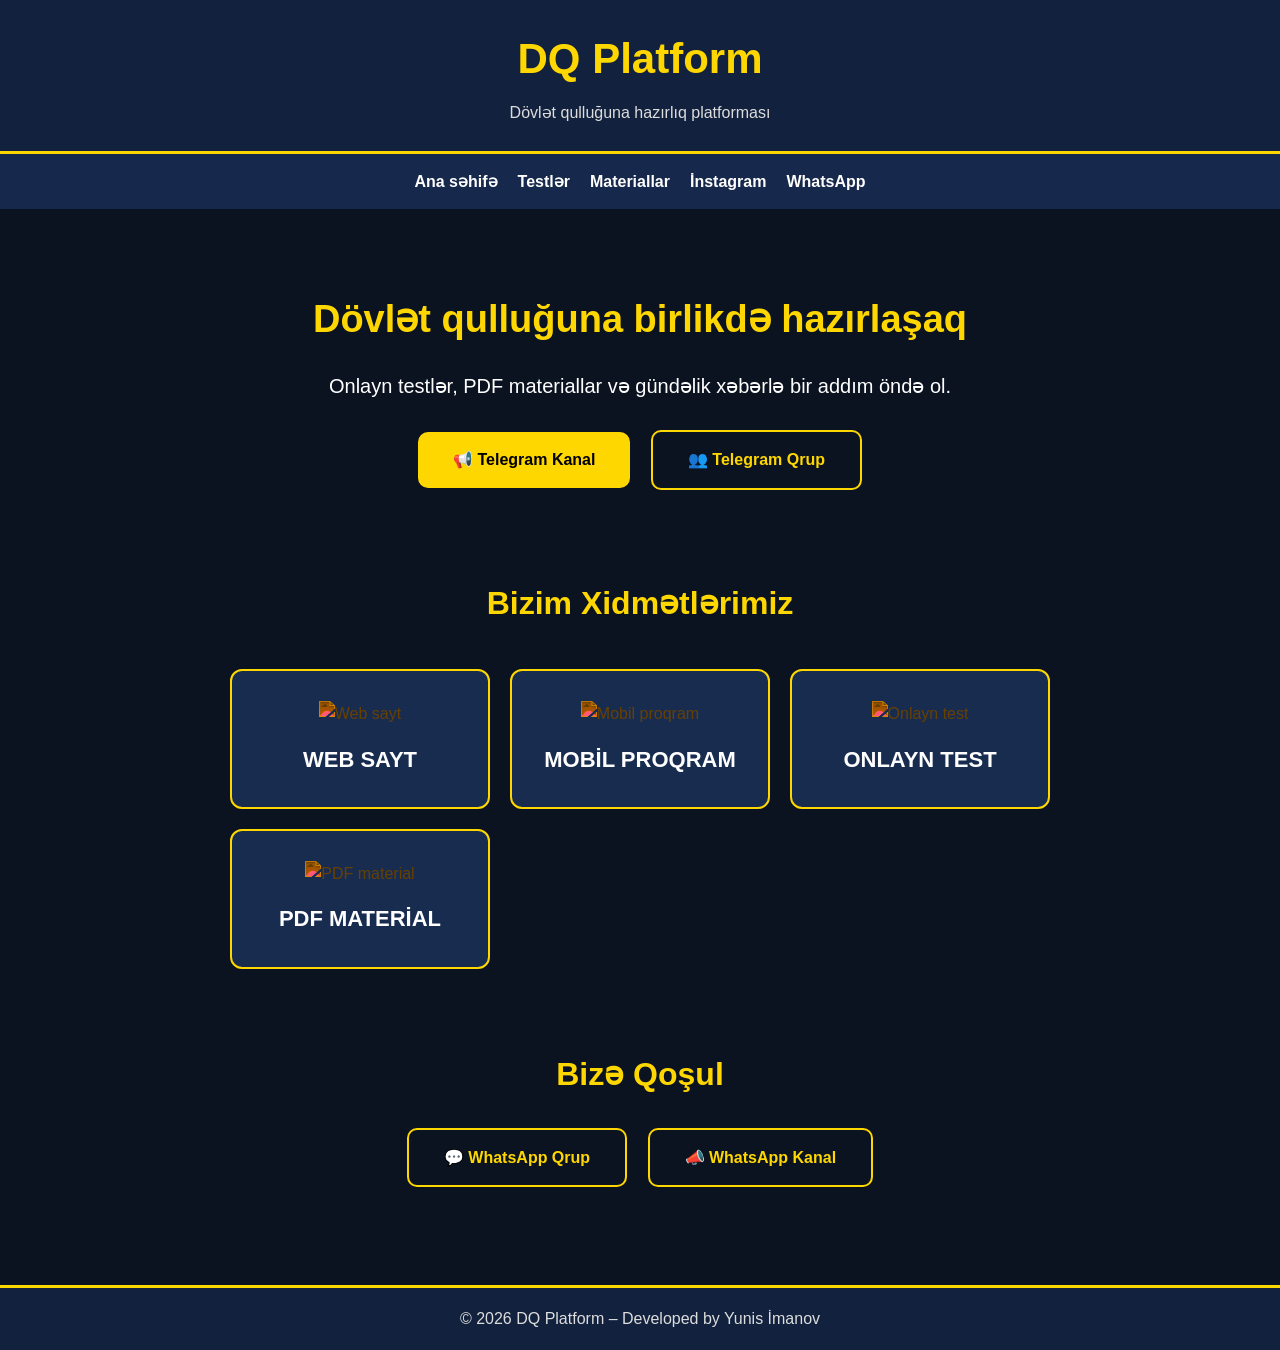
==== index.html @ f4a1a6ca "Refactor index.html for improved structure and styling" ====
<!DOCTYPE html>
<html lang="az">
<head>
<meta charset="UTF-8">
<meta name="viewport" content="width=device-width, initial-scale=1.0">
<title>DQ Platform - Dövlət Qulluğu İmtahanı</title>
<style>
*{
    margin:0;
    padding:0;
    box-sizing:border-box;
}

body{
    font-family:Arial,sans-serif;
    background:#0b1220;
    color:#fff;
    line-height:1.6;
}

header{
    background:#12213d;
    padding:25px;
    text-align:center;
    border-bottom:3px solid #ffd700;
}

header h1{
    color:#ffd700;
    font-size:42px;
}

header p{
    margin-top:8px;
    color:#ddd;
}

nav{
    display:flex;
    justify-content:center;
    flex-wrap:wrap;
    gap:20px;
    padding:15px;
    background:#16284b;
}

nav a{
    color:#fff;
    text-decoration:none;
    font-weight:bold;
    transition:.3s;
}

nav a:hover{
    color:#ffd700;
}

.hero{
    text-align:center;
    padding:80px 20px;
}

.hero h2{
    font-size:38px;
    color:#ffd700;
}

.hero p{
    margin:20px auto;
    max-width:700px;
    font-size:20px;
}

.btn{
    display:inline-block;
    padding:15px 35px;
    background:#ffd700;
    color:#000;
    text-decoration:none;
    font-weight:bold;
    border-radius:10px;
    transition:.3s;
    margin: 8px;
}

.btn:hover{
    background:#ffb700;
    transform:scale(1.05);
}

.btn-outline{
    background: transparent;
    color: #ffd700;
    border: 2px solid #ffd700;
}

.btn-outline:hover{
    background: #ffd700;
    color: #000;
}

.cards{
    display:grid;
    grid-template-columns:repeat(auto-fit,minmax(220px,1fr));
    gap:20px;
    padding:40px;
    max-width: 900px;
    margin: 0 auto;
}

.card{
    background:#182c50;
    border:2px solid #ffd700;
    border-radius:12px;
    padding:30px;
    text-align:center;
    transition:.3s;
}

.card:hover{
    transform:translateY(-8px);
}

.card img{
    width:50px;
    height:50px;
    margin-bottom:15px;
    filter: invert(77%) sepia(61%) saturate(750%) hue-rotate(360deg);
}

.card a, .card p{
    color:#fff;
    text-decoration:none;
    font-size:22px;
    font-weight:bold;
    margin: 0;
}

footer{
    margin-top:50px;
    background:#12213d;
    padding:18px;
    text-align:center;
    color:#ddd;
    border-top: 3px solid #ffd700;
}
</style>
</head>
<body>

<header>
    <h1>DQ Platform</h1>
    <p>Dövlət qulluğuna hazırlıq platforması</p>
</header>

<nav>
    <a href="#">Ana səhifə</a>
    <a href="#">Testlər</a>
    <a href="#">Materiallar</a>
    <a href="https://www.instagram.com/ys.imanoff" target="_blank">İnstagram</a>
    <a href="https://wa.me/qr/2OLYZXD45JFZO1" target="_blank">WhatsApp</a>
</nav>

<section class="hero">
    <h2>Dövlət qulluğuna birlikdə hazırlaşaq</h2>
    <p>Onlayn testlər, PDF materiallar və gündəlik xəbərlə bir addım öndə ol.</p>
    <div>
        <a href="https://t.me/dovlettqullugu" class="btn">📢 Telegram Kanal</a>
        <a href="https://t.me/+zhXBpDwFobg3ZWZi" class="btn btn-outline">👥 Telegram Qrup</a>
    </div>
</section>

<section>
    <h2 style="text-align:center; color:#ffd700; font-size:32px;">Bizim Xidmətlərimiz</h2>
    <div class="cards">
        <div class="card">
            <img src="https://img.icons8.com/ios-filled/50/ffffff/computer.png" alt="Web sayt">
            <p>WEB SAYT</p>
        </div>
        <div class="card">
            <img src="https://img.icons8.com/ios-filled/50/ffffff/phone.png" alt="Mobil proqram">
            <p>MOBİL PROQRAM</p>
        </div>
        <div class="card">
            <img src="https://img.icons8.com/ios-filled/50/ffffff/test.png" alt="Onlayn test">
            <p>ONLAYN TEST</p>
        </div>
        <div class="card">
            <img src="https://img.icons8.com/ios-filled/50/ffffff/pdf.png" alt="PDF material">
            <p>PDF MATERİAL</p>
        </div>
    </div>
</section>

<section class="hero" style="padding: 40px 20px;">
    <h2 style="font-size: 32px;">Bizə Qoşul</h2>
    <div style="margin-top: 20px;">
        <a href="https://chat.whatsapp.com/GIb2EwwiXXg3PpEJWZVKss" class="btn btn-outline">💬 WhatsApp Qrup</a>
        <a href="https://whatsapp.com/channel/0029VbCALY9BPzjZ5x9GrH3f" class="btn btn-outline">📣 WhatsApp Kanal</a>
    </div>
</section>

<footer>
    © 2026 DQ Platform – Developed by Yunis İmanov
</footer>

</body>
</html>
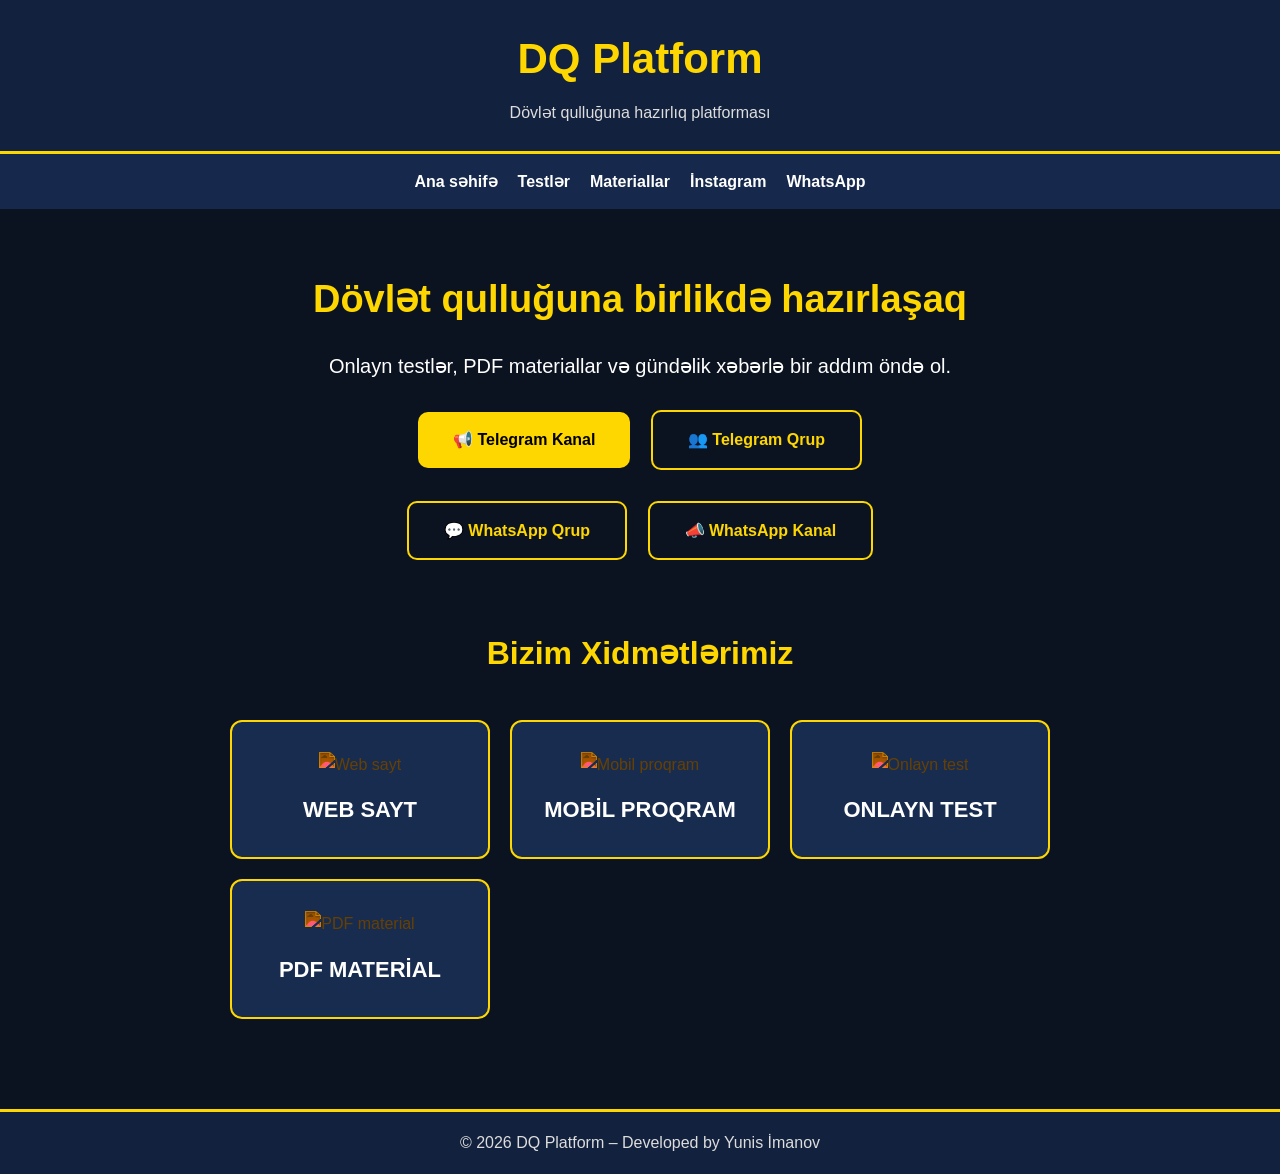
==== commit e3249bc9: "Modify hero section padding and add WhatsApp links Adjusted padding in hero section and added WhatsA" ====
--- a/index.html
+++ b/index.html
@@ -57,7 +57,7 @@
 
 .hero{
     text-align:center;
-    padding:80px 20px;
+    padding:60px 20px;
 }
 
 .hero h2{
@@ -168,38 +168,34 @@
         <a href="https://t.me/dovlettqullugu" class="btn">📢 Telegram Kanal</a>
         <a href="https://t.me/+zhXBpDwFobg3ZWZi" class="btn btn-outline">👥 Telegram Qrup</a>
     </div>
-</section>
-
-<section>
-    <h2 style="text-align:center; color:#ffd700; font-size:32px;">Bizim Xidmətlərimiz</h2>
-    <div class="cards">
-        <div class="card">
-            <img src="https://img.icons8.com/ios-filled/50/ffffff/computer.png" alt="Web sayt">
-            <p>WEB SAYT</p>
-        </div>
-        <div class="card">
-            <img src="https://img.icons8.com/ios-filled/50/ffffff/phone.png" alt="Mobil proqram">
-            <p>MOBİL PROQRAM</p>
-        </div>
-        <div class="card">
-            <img src="https://img.icons8.com/ios-filled/50/ffffff/test.png" alt="Onlayn test">
-            <p>ONLAYN TEST</p>
-        </div>
-        <div class="card">
-            <img src="https://img.icons8.com/ios-filled/50/ffffff/pdf.png" alt="PDF material">
-            <p>PDF MATERİAL</p>
-        </div>
-    </div>
-</section>
-
-<section class="hero" style="padding: 40px 20px;">
-    <h2 style="font-size: 32px;">Bizə Qoşul</h2>
-    <div style="margin-top: 20px;">
+    <div style="margin-top: 15px;">
         <a href="https://chat.whatsapp.com/GIb2EwwiXXg3PpEJWZVKss" class="btn btn-outline">💬 WhatsApp Qrup</a>
         <a href="https://whatsapp.com/channel/0029VbCALY9BPzjZ5x9GrH3f" class="btn btn-outline">📣 WhatsApp Kanal</a>
     </div>
 </section>
 
+<section>
+    <h2 style="text-align:center; color:#ffd700; font-size:32px;">Bizim Xidmətlərimiz</h2>
+    <div class="cards">
+        <div class="card">
+            <img src="https://img.icons8.com/ios-filled/50/ffffff/computer.png" alt="Web sayt">
+            <p>WEB SAYT</p>
+        </div>
+        <div class="card">
+            <img src="https://img.icons8.com/ios-filled/50/ffffff/phone.png" alt="Mobil proqram">
+            <p>MOBİL PROQRAM</p>
+        </div>
+        <div class="card">
+            <img src="https://img.icons8.com/ios-filled/50/ffffff/test.png" alt="Onlayn test">
+            <p>ONLAYN TEST</p>
+        </div>
+        <div class="card">
+            <img src="https://img.icons8.com/ios-filled/50/ffffff/pdf.png" alt="PDF material">
+            <p>PDF MATERİAL</p>
+        </div>
+    </div>
+</section>
+
 <footer>
     © 2026 DQ Platform – Developed by Yunis İmanov
 </footer>
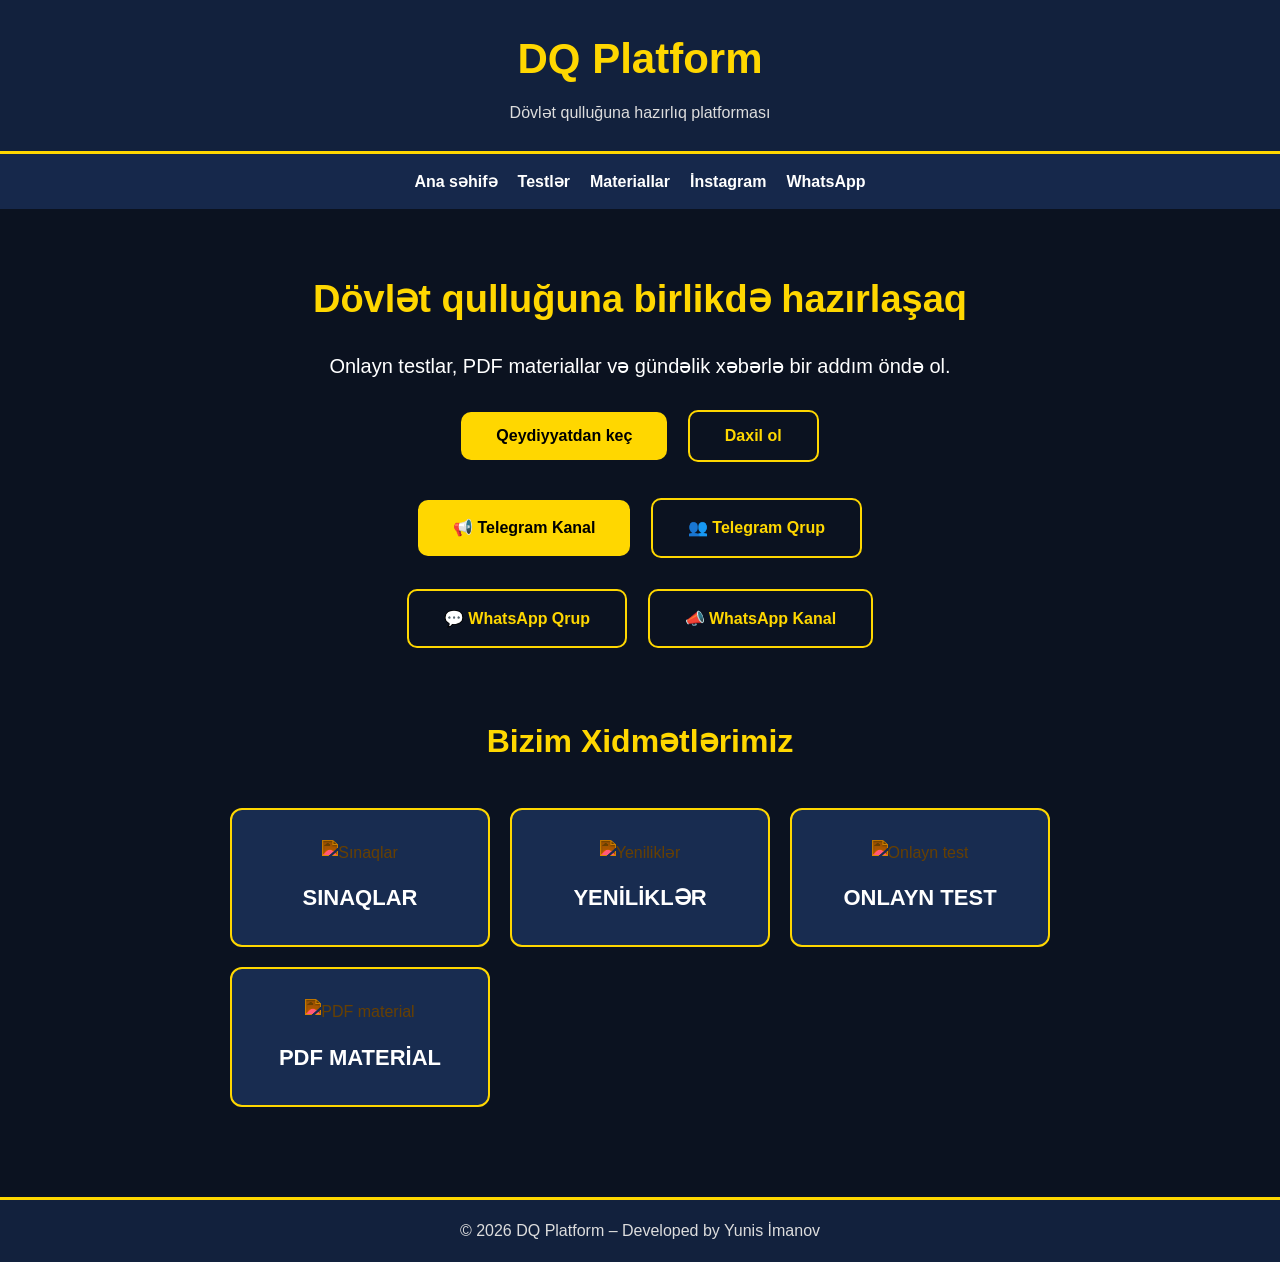
==== commit 56f9ca83: "Implement user authentication modal and navigation Added modal styles and functionality for user aut" ====
--- a/index.html
+++ b/index.html
@@ -49,6 +49,7 @@
     text-decoration:none;
     font-weight:bold;
     transition:.3s;
+    cursor: pointer;
 }
 
 nav a:hover{
@@ -81,6 +82,9 @@
     border-radius:10px;
     transition:.3s;
     margin: 8px;
+    border: none;
+    cursor: pointer;
+    font-size: 16px;
 }
 
 .btn:hover{
@@ -128,12 +132,62 @@
     filter: invert(77%) sepia(61%) saturate(750%) hue-rotate(360deg);
 }
 
-.card a, .card p{
+.card p{
     color:#fff;
-    text-decoration:none;
     font-size:22px;
     font-weight:bold;
     margin: 0;
+}
+
+/* Modal və Şəxsi Kabinet Stiləri */
+.modal {
+    display: none;
+    position: fixed;
+    top: 0; left: 0;
+    width: 100%; height: 100%;
+    background: rgba(0,0,0,0.8);
+    justify-content: center;
+    align-items: center;
+    z-index: 1000;
+}
+
+.modal-content {
+    background: #12213d;
+    padding: 30px;
+    border-radius: 15px;
+    border: 2px solid #ffd700;
+    width: 100%;
+    max-width: 400px;
+    text-align: center;
+    position: relative;
+}
+
+.close-btn {
+    position: absolute;
+    top: 10px; right: 15px;
+    font-size: 24px;
+    color: #ffd700;
+    cursor: pointer;
+}
+
+.modal-content input {
+    width: 100%;
+    padding: 12px;
+    margin: 10px 0;
+    background: #0b1220;
+    border: 1px solid #ffd700;
+    color: #fff;
+    border-radius: 8px;
+}
+
+.profile-container {
+    max-width: 600px;
+    margin: 40px auto;
+    background: #12213d;
+    border: 2px solid #ffd700;
+    border-radius: 15px;
+    padding: 30px;
+    text-align: center;
 }
 
 footer{
@@ -154,51 +208,164 @@
 </header>
 
 <nav>
-    <a href="#">Ana səhifə</a>
-    <a href="#">Testlər</a>
-    <a href="#">Materiallar</a>
+    <a onclick="showSection('home')">Ana səhifə</a>
+    <a onclick="showSection('tests')">Testlər</a>
+    <a onclick="showSection('materials')">Materiallar</a>
     <a href="https://www.instagram.com/ys.imanoff" target="_blank">İnstagram</a>
     <a href="https://wa.me/qr/2OLYZXD45JFZO1" target="_blank">WhatsApp</a>
 </nav>
 
-<section class="hero">
-    <h2>Dövlət qulluğuna birlikdə hazırlaşaq</h2>
-    <p>Onlayn testlər, PDF materiallar və gündəlik xəbərlə bir addım öndə ol.</p>
-    <div>
-        <a href="https://t.me/dovlettqullugu" class="btn">📢 Telegram Kanal</a>
-        <a href="https://t.me/+zhXBpDwFobg3ZWZi" class="btn btn-outline">👥 Telegram Qrup</a>
+<!-- ƏSAS SƏHİFƏ -->
+<div id="home-section">
+    <section class="hero">
+        <h2>Dövlət qulluğuna birlikdə hazırlaşaq</h2>
+        <p>Onlayn testlar, PDF materiallar və gündəlik xəbərlə bir addım öndə ol.</p>
+        
+        <!-- Dinamik İdarəetmə Düymələri -->
+        <div id="auth-buttons" style="margin-bottom: 20px;">
+            <button class="btn" onclick="openModal('register')">Qeydiyyatdan keç</button>
+            <button class="btn btn-outline" onclick="openModal('login')">Daxil ol</button>
+        </div>
+        <div id="user-nav-btn" style="display:none; margin-bottom: 20px;">
+            <button class="btn" onclick="showSection('profile')">👤 Şəxsi Kabinet</button>
+            <button class="btn btn-outline" onclick="logout()" style="color: #ff4d4d; border-color: #ff4d4d;">Çıxış et</button>
+        </div>
+
+        <div>
+            <a href="https://t.me/dovlettqullugu" class="btn">📢 Telegram Kanal</a>
+            <a href="https://t.me/+zhXBpDwFobg3ZWZi" class="btn btn-outline">👥 Telegram Qrup</a>
+        </div>
+        <div style="margin-top: 15px;">
+            <a href="https://chat.whatsapp.com/GIb2EwwiXXg3PpEJWZVKss" class="btn btn-outline">💬 WhatsApp Qrup</a>
+            <a href="https://whatsapp.com/channel/0029VbCALY9BPzjZ5x9GrH3f" class="btn btn-outline">📣 WhatsApp Kanal</a>
+        </div>
+    </section>
+
+    <section>
+        <h2 style="text-align:center; color:#ffd700; font-size:32px;">Bizim Xidmətlərimiz</h2>
+        <div class="cards">
+            <div class="card">
+                <img src="https://img.icons8.com/ios-filled/50/ffffff/test.png" alt="Sınaqlar">
+                <p>SINAQLAR</p>
+            </div>
+            <div class="card">
+                <img src="https://img.icons8.com/ios-filled/50/ffffff/news.png" alt="Yeniliklər">
+                <p>YENİLİKLƏR</p>
+            </div>
+            <div class="card">
+                <img src="https://img.icons8.com/ios-filled/50/ffffff/test.png" alt="Onlayn test">
+                <p>ONLAYN TEST</p>
+            </div>
+            <div class="card">
+                <img src="https://img.icons8.com/ios-filled/50/ffffff/pdf.png" alt="PDF material">
+                <p>PDF MATERİAL</p>
+            </div>
+        </div>
+    </section>
+</div>
+
+<!-- ŞƏXSİ KABİNET SƏHİFƏSİ -->
+<div id="profile-section" style="display:none;">
+    <div class="profile-container">
+        <h2 style="color:#ffd700; margin-bottom:15px;">Şəxsi Kabinet</h2>
+        <p><b>Ad/İstifadəçi:</b> <span id="profile-name"></span></p>
+        <p><b>Əlaqə (Gmail / Nömrə):</b> <span id="profile-contact"></span></p>
+        <hr style="border-color: #ffd700; margin: 20px 0;">
+        <h3 style="color:#ffd700; margin-bottom:10px;">Sınaq Nəticələrim</h3>
+        <p style="color:#ddd;">Hələ ki heç bir sınaqda iştirak etməmisiniz.</p>
+        <br>
+        <button class="btn btn-outline" onclick="showSection('home')">Ana səhifəyə qayıt</button>
     </div>
-    <div style="margin-top: 15px;">
-        <a href="https://chat.whatsapp.com/GIb2EwwiXXg3PpEJWZVKss" class="btn btn-outline">💬 WhatsApp Qrup</a>
-        <a href="https://whatsapp.com/channel/0029VbCALY9BPzjZ5x9GrH3f" class="btn btn-outline">📣 WhatsApp Kanal</a>
+</div>
+
+<!-- QEYDİYYAT / DAXİL OL MODALI -->
+<div id="authModal" class="modal">
+    <div class="modal-content">
+        <span class="close-btn" onclick="closeModal()">&times;</span>
+        <h2 id="modal-title" style="color:#ffd700; margin-bottom:15px;">Qeydiyyat</h2>
+        <form id="authForm" onsubmit="handleAuth(event)">
+            <input type="text" id="nameInput" placeholder="Ad və Soyad" required>
+            <input type="text" id="contactInput" placeholder="Mobil nömrə və ya Gmail" required>
+            <input type="password" id="passInput" placeholder="Şifrə" required>
+            <button type="submit" class="btn" style="width:100%; margin-top:10px;" id="modalSubmitBtn">Qeydiyyatdan keç</button>
+        </form>
     </div>
-</section>
-
-<section>
-    <h2 style="text-align:center; color:#ffd700; font-size:32px;">Bizim Xidmətlərimiz</h2>
-    <div class="cards">
-        <div class="card">
-            <img src="https://img.icons8.com/ios-filled/50/ffffff/computer.png" alt="Web sayt">
-            <p>WEB SAYT</p>
-        </div>
-        <div class="card">
-            <img src="https://img.icons8.com/ios-filled/50/ffffff/phone.png" alt="Mobil proqram">
-            <p>MOBİL PROQRAM</p>
-        </div>
-        <div class="card">
-            <img src="https://img.icons8.com/ios-filled/50/ffffff/test.png" alt="Onlayn test">
-            <p>ONLAYN TEST</p>
-        </div>
-        <div class="card">
-            <img src="https://img.icons8.com/ios-filled/50/ffffff/pdf.png" alt="PDF material">
-            <p>PDF MATERİAL</p>
-        </div>
-    </div>
-</section>
+</div>
 
 <footer>
     © 2026 DQ Platform – Developed by Yunis İmanov
 </footer>
 
+<script>
+    let isLoginMode = false;
+
+    function openModal(mode) {
+        isLoginMode = (mode === 'login');
+        document.getElementById('authModal').style.display = 'flex';
+        document.getElementById('modal-title').innerText = isLoginMode ? 'Daxil ol' : 'Qeydiyyatdan keç';
+        document.getElementById('modalSubmitBtn').innerText = isLoginMode ? 'Daxil ol' : 'Qeydiyyatı tamamla';
+        if(isLoginMode) {
+            document.getElementById('nameInput').style.display = 'none';
+            document.getElementById('nameInput').required = false;
+        } else {
+            document.getElementById('nameInput').style.display = 'block';
+            document.getElementById('nameInput').required = true;
+        }
+    }
+
+    function closeModal() {
+        document.getElementById('authModal').style.display = 'none';
+    }
+
+    function handleAuth(event) {
+        event.preventDefault();
+        const contact = document.getElementById('contactInput').value;
+        const name = isLoginMode ? "İstifadəçi" : document.getElementById('nameInput').value;
+
+        localStorage.setItem('dq_user', JSON.stringify({ name, contact }));
+        checkUserSession();
+        closeModal();
+        showSection('profile');
+    }
+
+    function checkUserSession() {
+        const user = JSON.parse(localStorage.getItem('dq_user'));
+        if(user) {
+            document.getElementById('auth-buttons').style.display = 'none';
+            document.getElementById('user-nav-btn').style.display = 'block';
+            document.getElementById('profile-name').innerText = user.name;
+            document.getElementById('profile-contact').innerText = user.contact;
+        } else {
+            document.getElementById('auth-buttons').style.display = 'block';
+            document.getElementById('user-nav-btn').style.display = 'none';
+        }
+    }
+
+    function logout() {
+        localStorage.removeItem('dq_user');
+        checkUserSession();
+        showSection('home');
+    }
+
+    function showSection(sectionName) {
+        if(sectionName === 'home') {
+            document.getElementById('home-section').style.display = 'block';
+            document.getElementById('profile-section').style.display = 'none';
+        } else if(sectionName === 'profile') {
+            const user = JSON.parse(localStorage.getItem('dq_user'));
+            if(!user) {
+                openModal('login');
+                return;
+            }
+            document.getElementById('home-section').style.display = 'none';
+            document.getElementById('profile-section').style.display = 'block';
+        } else {
+            alert(sectionName.toUpperCase() + ' bölməsi tezliklə aktiv olacaq!');
+        }
+    }
+
+    window.onload = checkUserSession;
+</script>
+
 </body>
 </html>
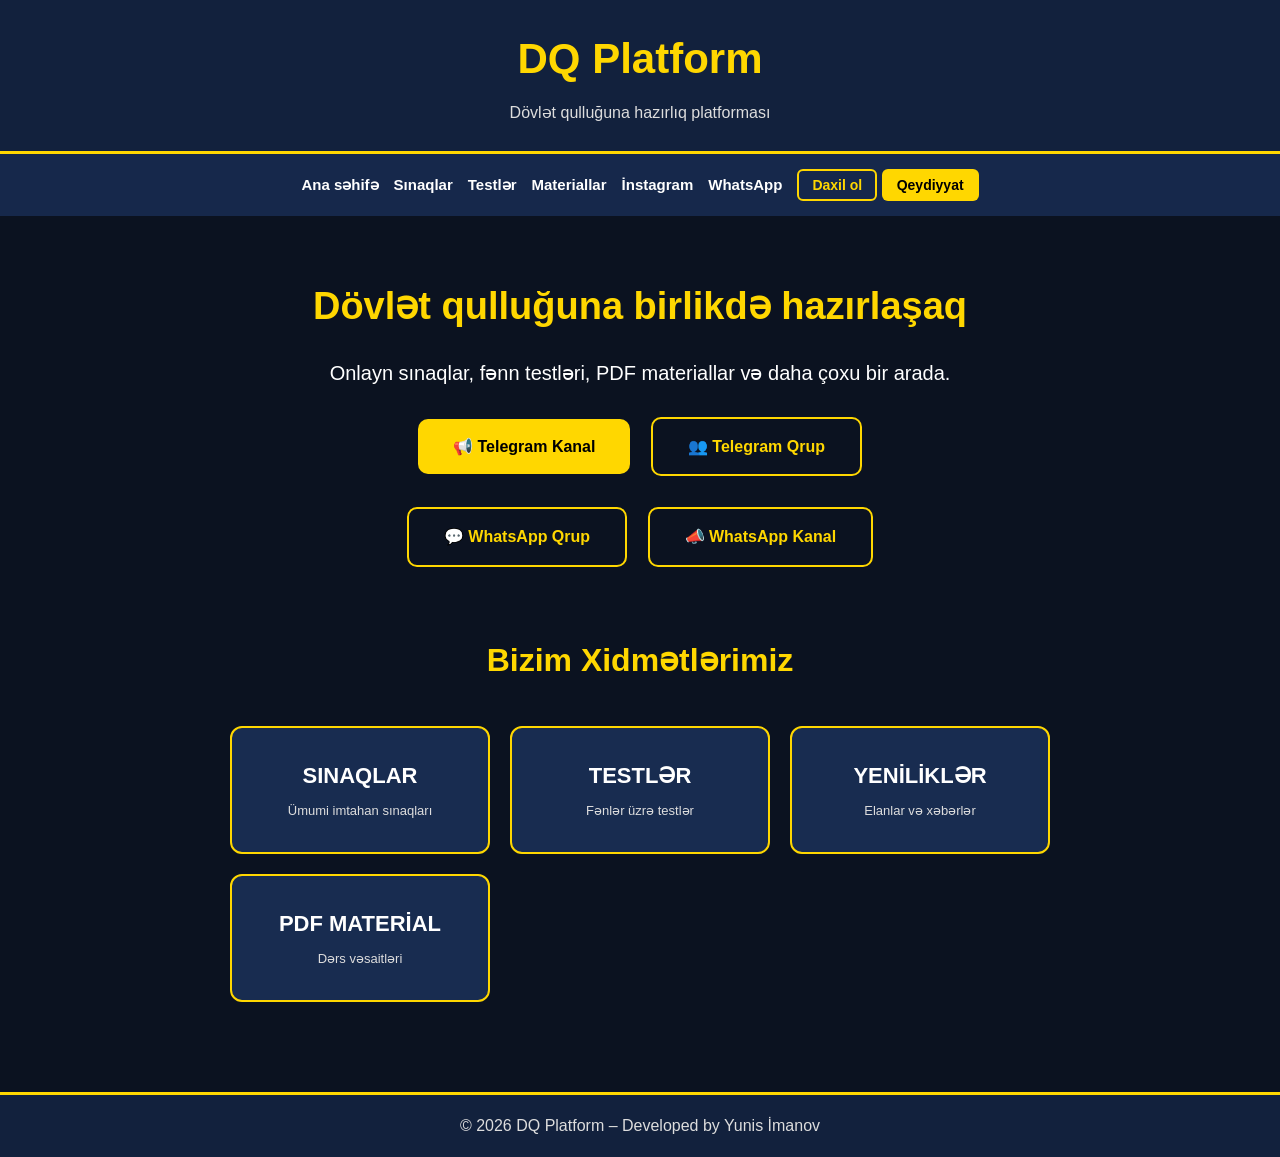
==== commit 3cc060d5: "Refactor styles and update content for test sections Removed unused styles and added new styles for " ====
--- a/index.html
+++ b/index.html
@@ -38,22 +38,43 @@
 nav{
     display:flex;
     justify-content:center;
+    align-items:center;
     flex-wrap:wrap;
-    gap:20px;
+    gap:15px;
     padding:15px;
     background:#16284b;
 }
 
-nav a{
+nav a, nav button{
     color:#fff;
     text-decoration:none;
     font-weight:bold;
     transition:.3s;
+    background: transparent;
+    border: none;
+    font-size: 15px;
     cursor: pointer;
-}
-
-nav a:hover{
+    font-family: Arial, sans-serif;
+}
+
+nav a:hover, nav button:hover{
     color:#ffd700;
+}
+
+.nav-btn {
+    background: #ffd700 !important;
+    color: #000 !important;
+    padding: 8px 15px;
+    border-radius: 6px;
+    font-size: 14px !important;
+}
+
+.nav-btn-outline {
+    border: 2px solid #ffd700 !important;
+    color: #ffd700 !important;
+    padding: 6px 13px;
+    border-radius: 6px;
+    font-size: 14px !important;
 }
 
 .hero{
@@ -119,17 +140,11 @@
     padding:30px;
     text-align:center;
     transition:.3s;
+    cursor: pointer;
 }
 
 .card:hover{
     transform:translateY(-8px);
-}
-
-.card img{
-    width:50px;
-    height:50px;
-    margin-bottom:15px;
-    filter: invert(77%) sepia(61%) saturate(750%) hue-rotate(360deg);
 }
 
 .card p{
@@ -139,7 +154,51 @@
     margin: 0;
 }
 
-/* Modal və Şəxsi Kabinet Stiləri */
+/* Test Form Stiləri */
+.test-container {
+    max-width: 800px;
+    margin: 30px auto;
+    background: #12213d;
+    padding: 40px;
+    border-radius: 15px;
+    border: 2px solid #ffd700;
+}
+
+.question-block {
+    background: #0b1220;
+    padding: 20px;
+    border-radius: 10px;
+    margin-bottom: 20px;
+    border: 1px solid #1c315e;
+}
+
+.question-block p {
+    font-size: 16px;
+    font-weight: bold;
+    color: #ffd700;
+    margin-bottom: 12px;
+}
+
+.options label {
+    display: block;
+    background: #16284b;
+    padding: 10px 15px;
+    margin: 8px 0;
+    border-radius: 6px;
+    cursor: pointer;
+    transition: 0.2s;
+    font-size: 14px;
+}
+
+.options label:hover {
+    background: #1f3768;
+}
+
+.options input {
+    margin-right: 10px;
+}
+
+/* Modal və Kabinet */
 .modal {
     display: none;
     position: fixed;
@@ -209,27 +268,27 @@
 
 <nav>
     <a onclick="showSection('home')">Ana səhifə</a>
+    <a onclick="showSection('sinaqlar')">Sınaqlar</a>
     <a onclick="showSection('tests')">Testlər</a>
     <a onclick="showSection('materials')">Materiallar</a>
     <a href="https://www.instagram.com/ys.imanoff" target="_blank">İnstagram</a>
     <a href="https://wa.me/qr/2OLYZXD45JFZO1" target="_blank">WhatsApp</a>
+    
+    <span id="auth-nav-buttons">
+        <button class="nav-btn-outline" onclick="openModal('login')">Daxil ol</button>
+        <button class="nav-btn" onclick="openModal('register')">Qeydiyyat</button>
+    </span>
+    <span id="user-nav-buttons" style="display:none;">
+        <button class="nav-btn" onclick="showSection('profile')">👤 Kabinet</button>
+        <button class="nav-btn-outline" onclick="logout()" style="border-color: #ff4d4d !important; color: #ff4d4d !important;">Çıxış</button>
+    </span>
 </nav>
 
 <!-- ƏSAS SƏHİFƏ -->
 <div id="home-section">
     <section class="hero">
         <h2>Dövlət qulluğuna birlikdə hazırlaşaq</h2>
-        <p>Onlayn testlar, PDF materiallar və gündəlik xəbərlə bir addım öndə ol.</p>
-        
-        <!-- Dinamik İdarəetmə Düymələri -->
-        <div id="auth-buttons" style="margin-bottom: 20px;">
-            <button class="btn" onclick="openModal('register')">Qeydiyyatdan keç</button>
-            <button class="btn btn-outline" onclick="openModal('login')">Daxil ol</button>
-        </div>
-        <div id="user-nav-btn" style="display:none; margin-bottom: 20px;">
-            <button class="btn" onclick="showSection('profile')">👤 Şəxsi Kabinet</button>
-            <button class="btn btn-outline" onclick="logout()" style="color: #ff4d4d; border-color: #ff4d4d;">Çıxış et</button>
-        </div>
+        <p>Onlayn sınaqlar, fənn testləri, PDF materiallar və daha çoxu bir arada.</p>
 
         <div>
             <a href="https://t.me/dovlettqullugu" class="btn">📢 Telegram Kanal</a>
@@ -244,24 +303,83 @@
     <section>
         <h2 style="text-align:center; color:#ffd700; font-size:32px;">Bizim Xidmətlərimiz</h2>
         <div class="cards">
+            <div class="card" onclick="showSection('sinaqlar')">
+                <p>SINAQLAR</p>
+                <p style="font-size: 13px; color: #ddd; margin-top: 8px; font-weight: normal;">Ümumi imtahan sınaqları</p>
+            </div>
+            <div class="card" onclick="showSection('tests')">
+                <p>TESTLƏR</p>
+                <p style="font-size: 13px; color: #ddd; margin-top: 8px; font-weight: normal;">Fənlər üzrə testlər</p>
+            </div>
             <div class="card">
-                <img src="https://img.icons8.com/ios-filled/50/ffffff/test.png" alt="Sınaqlar">
-                <p>SINAQLAR</p>
+                <p>YENİLİKLƏR</p>
+                <p style="font-size: 13px; color: #ddd; margin-top: 8px; font-weight: normal;">Elanlar və xəbərlər</p>
             </div>
             <div class="card">
-                <img src="https://img.icons8.com/ios-filled/50/ffffff/news.png" alt="Yeniliklər">
-                <p>YENİLİKLƏR</p>
-            </div>
-            <div class="card">
-                <img src="https://img.icons8.com/ios-filled/50/ffffff/test.png" alt="Onlayn test">
-                <p>ONLAYN TEST</p>
-            </div>
-            <div class="card">
-                <img src="https://img.icons8.com/ios-filled/50/ffffff/pdf.png" alt="PDF material">
                 <p>PDF MATERİAL</p>
+                <p style="font-size: 13px; color: #ddd; margin-top: 8px; font-weight: normal;">Dərs vəsaitləri</p>
             </div>
         </div>
     </section>
+</div>
+
+<!-- ÜMUMİ SINAQLAR SƏHİFƏSİ -->
+<div id="sinaqlar-section" style="display:none;">
+    <section class="hero">
+        <h2 style="color:#ffd700; font-size:36px; margin-bottom:10px;">Ümumi Sınaqlar</h2>
+        <p>İmtahan sınaqlarını seçin:</p>
+        
+        <div class="cards" style="max-width: 600px;">
+            <div class="card" onclick="openSinaq('Ümumi Sınaq 1')">
+                <p>Ümumi Sınaq 1</p>
+                <p style="font-size: 13px; color: #ddd; margin-top: 8px; font-weight: normal;">Məntiq (30 Sual)</p>
+            </div>
+            <div class="card" onclick="openSinaq('Ümumi Sınaq 2')">
+                <p>Ümumi Sınaq 2</p>
+                <p style="font-size: 13px; color: #ddd; margin-top: 8px; font-weight: normal;">Tezliklə əlavə olunacaq</p>
+            </div>
+        </div>
+        <br>
+        <button class="btn btn-outline" onclick="showSection('home')">Ana səhifəyə qayıt</button>
+    </section>
+</div>
+
+<!-- FƏNN TESTLƏRİ SƏHİFƏSİ -->
+<div id="tests-section" style="display:none;">
+    <section class="hero">
+        <h2 style="color:#ffd700; font-size:36px; margin-bottom:10px;">Testlər</h2>
+        <p>İmtahana hazırlaşmaq istədiyiniz fənni seçin:</p>
+        
+        <div class="cards" style="max-width: 700px;">
+            <div class="card" onclick="openSubject('Azərbaycan dili')">
+                <p>Azərbaycan dili</p>
+            </div>
+            <div class="card" onclick="openSubject('Qanunvericilik')">
+                <p>Qanunvericilik</p>
+            </div>
+            <div class="card" onclick="openSubject('İnformatika')">
+                <p>İnformatika</p>
+            </div>
+            <div class="card" onclick="openSubject('Məntiq')">
+                <p>Məntiq</p>
+            </div>
+        </div>
+        <br>
+        <button class="btn btn-outline" onclick="showSection('home')">Ana səhifəyə qayıt</button>
+    </section>
+</div>
+
+<!-- TEST İÇ MƏZMUNU -->
+<div id="mentiq-test-section" style="display:none;">
+    <div class="test-container">
+        <h2 id="test-title-heading" style="color:#ffd700; text-align:center; margin-bottom:20px;">Sınaq / Test</h2>
+        <form id="logicQuizForm" onsubmit="submitQuiz(event)">
+            <div id="questions-container"></div>
+            <button type="submit" class="btn" style="width:100%; margin-top:20px;">Nəticəni Yoxla</button>
+        </form>
+        <br>
+        <button class="btn btn-outline" onclick="showSection('home')">Ana səhifəyə qayıt</button>
+    </div>
 </div>
 
 <!-- ŞƏXSİ KABİNET SƏHİFƏSİ -->
@@ -272,7 +390,7 @@
         <p><b>Əlaqə (Gmail / Nömrə):</b> <span id="profile-contact"></span></p>
         <hr style="border-color: #ffd700; margin: 20px 0;">
         <h3 style="color:#ffd700; margin-bottom:10px;">Sınaq Nəticələrim</h3>
-        <p style="color:#ddd;">Hələ ki heç bir sınaqda iştirak etməmisiniz.</p>
+        <p id="profile-result" style="color:#ddd;">Hələ ki heç bir sınaqda iştirak etməmisiniz.</p>
         <br>
         <button class="btn btn-outline" onclick="showSection('home')">Ana səhifəyə qayıt</button>
     </div>
@@ -297,6 +415,94 @@
 </footer>
 
 <script>
+    const correctAnswers = {
+        1: 'c', 2: 'b', 3: 'a', 4: 'd', 5: 'c',
+        6: 'c', 7: 'a', 8: 'c', 9: 'e', 10: 'e',
+        11: 'e', 12: 'd', 13: 'd', 14: 'd', 15: 'a',
+        16: 'a', 17: 'b', 18: 'b', 19: 'e', 20: 'c',
+        21: 'e', 22: 'c', 23: 'c', 24: 'a', 25: 'a',
+        26: 'e', 27: 'b', 28: 'e', 29: 'd', 30: 'c'
+    };
+
+    const questionsData = [
+        { q: "1. Qanunauyğunluğu müəyyən edin və “?” əvəzinə uyğun olan variantı seçin: 89, 55, 34, ?, ?, 8, 5, 3, 2, 1", a: "13, 5", b: "13, 10", c: "21, 13", d: "32, 16", e: "17, 16" },
+        { q: "2. Qanunauyğunluğu müəyyən edin və “?” əvəzinə uyğun olan variantı seçin (Romb strukturlu ədəd məntiqi)", a: "48, 124", b: "77, 93", c: "77, 124", d: "48, 93", e: "124, 48" },
+        { q: "3. Qanunauyğunluğu müəyyən edin və “?” əvəzinə uyğun olan variantı seçin (Üçbucaq daxilində ədədlər)", a: "9", b: "5", c: "11", d: "7", e: "12" },
+        { q: "4. Xanalara 1, 2, 3 və 4 ədədlərini elə yerləşdirin ki... Şərtə əsasən düzgün olan münasibətləri seçin.", a: "1, 5, 6", b: "3, 5, 6", c: "1, 2, 4", d: "2, 3, 6", e: "3, 4, 5" },
+        { q: "5. Verilmiş hitoridə bəzi xanaları elə qarayın ki... Sağdan 1-ci sütundakı rənglənməmiş xanaların üzərində yazılan hərfləri seçin.", a: "1. a 2. B 3. C 4. D", b: "1, 2, 3", c: "2, 3, 4", d: "yalnız 3, 4", e: "1, 2, 4" },
+        { q: "6. Aşağıdakı şəkildə qırmızı kvadratlardan başlayaraq istənilən istiqamətdə... 5 kvadratlı komplekslərin sayını müəyyən edin.", a: "17", b: "18", c: "16", d: "15", e: "14" },
+        { q: "7. Tərəfləri 9 sm və 15 sm olan düzbucaqlılardan ən azı neçəsini birləşdirmək lazımdır ki, kvadrat alınsın?", a: "15", b: "9", c: "11", d: "10", e: "12" },
+        { q: "8. Magistraturaya hazırlıq kursunun məntiq, informatika və xarici dil üzrə cəmi 67 dinləyicisi var... Neçə nəfər hər üç fənnin dinləyicisidir?", a: "10", b: "5", c: "3", d: "6", e: "13" },
+        { q: "9. Arzu, Təhminə, Əminə, Kəmalə və Nərminə adlı rəfiqələr müxtəlif dərnəklərə gedirlər... Əminə hansı dərnəyə gedir?", a: "toxuculuq", b: "ingilis dili", c: "gimnastika", d: "kulinariya", e: "rəqs" },
+        { q: "10. Eyni hərflərin eyni, fərqli hərflərin isə fərqli rəqəmlərə uyğun olduğunu bilərək “?” əvəzinə uyğun olan variantı seçin (SU + SU + RİS = KİST)", a: "2041", b: "1234", c: "1945", d: "1378", e: "1082" },
+        { q: "11. Qanunauyğunluğu müəyyən edin və “?” əvəzinə uyğun olan variantı seçin (Oxların istiqaməti və rəqəmlər)", a: "3, 3, 4, 4", b: "4, 4, 3, 4, 3", c: "3, 4, 4, 4, 3", d: "4, 4, 3, 3, 4", e: "4, 3, 4, 3, 4" },
+        { q: "12. Qaranlıq bir gecədə A, B, C və D adlı 4 tədqiqatçı körpünü keçməyə məcbur oldu... Ən tez neçə dəqiqəyə hər kəs körpünün digər tərəfində olar?", a: "23", b: "22", c: "25", d: "21", e: "24" },
+        { q: "13. Aşağıdakı diaqramda müxtəlif yaş qruplarından olan şəxslərin televiziya proqramlarına həftəlik ayırdığı vaxt verilmişdir. Doğru variantları seçin:", a: "1, 4, 5", b: "1, 3, 5", c: "yalnız 5", d: "2, 4", e: "yalnız 2" },
+        { q: "14. Qanunauyğunluğu müəyyən edin və “?” əvəzinə uyğun olan variantı seçin (Həndəsi figurlar və kiçik kvadrat)", a: "A variantı", b: "B variantı", c: "C variantı", d: "D variantı", e: "E variantı" },
+        { q: "15. Yusifin 2 il bundan sonrakı yaşı Muradın 4 il bundan əvvəlki yaşından 5 dəfə çoxdur. İndi onların yaşlarının cəmi 20-dirsə, Yusifin neçə yaşı var?", a: "13", b: "9", c: "11", d: "10", e: "12" },
+        { q: "16. 3000 manat məbləğində pul mükafatı yarışda birinci, ikinci və üçüncü yeri tutan iştirakçılar arasında uyğun olaraq 3:2:1 nisbətində bölüşdürüldü. İkinci yerin sahibi neçə manat mükafat əldə etdi?", a: "1000", b: "600", c: "1200", d: "500", e: "2000" },
+        { q: "17. Firmaya 30 nəfər yeni işçi qəbul edildi. Əgər bunun əvəzinə 30 nəfər işdən azad edilsə idi, firmada indikindən 5 dəfə az işçi olardı. Yeni işçi götürməzdən əvvəl firmada işçilərin sayı neçə idi?", a: "65", b: "45", c: "30", d: "35", e: "60" },
+        { q: "18. Hərf sırası pozulmuş beş sözdən dördü arasında məntiqi əlaqə var. Hərf sırasını bərpa edərək fərqli sözü tapın.", a: "oravidkamee", b: "netenitr", c: "fotokind", d: "zivorelet", e: "fotoqanmin" },
+        { q: "19. Qanunauyğunluğu müəyyən edin və “?” əvəzinə uyğun olan variantı seçin (Dairə və kiçik nöqtə/elementlər)", a: "A variantı", b: "B variantı", c: "C variantı", d: "D variantı", e: "E variantı" },
+        { q: "20. Verilən kuba uyğun olan açılışı seçin.", a: "A variantı", b: "B variantı", c: "C variantı", d: "D variantı", e: "E variantı" },
+        { q: "21. Şəkildə hər biri bağlar vasitəsilə bir və ya neçə halqa ilə əlaqələnən 6 halqalı fiqur verimişdir... x və y ilə hansı halqalar işarələnə bilər?", a: "K və T", b: "M və P", c: "K və L", d: "P və M", e: "K və M" },
+        { q: "22. Kiçik kvadratın sahəsini 1 sahə vahidi kimi qəbul edərək rənglənmiş hissənin sahəsinin neçə sahə vahidi olduğunu müəyyənləşdirin.", a: "21", b: "23", c: "22", d: "24", e: "26" },
+        { q: "23. “?” əvəzinə hansı ədəd yazılmalıdır? [(1, 4)□(k, 2)]Δ[(1, 6)□(2, 3)] = [4, 2] şərtinə əsasən k = ?", a: "12", b: "8", c: "6", d: "4", e: "10" },
+        { q: "24. Hansı 2 hissənin birləşməsindən kvadrat alınar?", a: "2, 5", b: "2, 6", c: "1, 4", d: "3, 5", e: "3, 4" },
+        { q: "25. Qanunauyğunluğu müəyyən edin və “?” əvəzinə uyğun olan variantı seçin (Simvollar cədvəli)", a: "A variantı", b: "B variantı", c: "C variantı", d: "D variantı", e: "E variantı" },
+        { q: "26. “?” əvəzinə hansı ədəd yazılmalıdır? (a+b)/c = ?", a: "9/8", b: "4", c: "5/7", d: "8/9", e: "7/5" },
+        { q: "27. Qatlanmış rəngli kağızda kəsiklər edilib. Fikrən kağızı açın və açılışa uyğun olan variantı seçin.", a: "A variantı", b: "B variantı", c: "C variantı", d: "D variantı", e: "E variantı" },
+        { q: "28. Şəkil əvvəlcə 1-1, sonra 2-2, ardınca 3-3 və nəhayət 4-4 xətləri üzrə qatlanır. “?” işarəsinin yerində alınacaq vəziyyəti müəyyən edin.", a: "A variantı", b: "B variantı", c: "C variantı", d: "D variantı", e: "E variantı" },
+        { q: "29. Vakant iş yerinə qəbul olunmaq üçün sənəd qəbulunun ikinci günü birinci günü ilə müqayisədə 5 dəfə çox kişi və 2 dəfə çox qadın müraciət edib... Hansı mütləq doğrudur?", a: "Birinci gün müraciət edən kişilərin sayı qadınların sayından az olub.", b: "İkinci gün müraciət edənlərin yarıdan çoxu qadınlardır.", c: "İkinci gün müraciət edən qadınların sayı 10-dan çox olub.", d: "Sənəd qəbulunun ilk 2 günündə müraciət edənlərin cəmi sayı 60-dan çox olmayıb.", e: "Birinci gün müraciət edən qadınlar ikinci gün müraciət edən kişilərdən az olub." },
+        { q: "30. Küçədəki 50 evin qapısı 1-dən başlayaraq 50-yə qədər nömrələnib. Bu nömrələmə zamanı neçə dəfə “3” rəqəmindən istifadə olunmuşdur?", a: "17", b: "11", c: "15", d: "16", e: "14" }
+    ];
+
+    function generateQuiz() {
+        const container = document.getElementById('questions-container');
+        let html = '';
+        questionsData.forEach((item, index) => {
+            let i = index + 1;
+            html += `
+                <div class="question-block">
+                    <p>${item.q}</p>
+                    <div class="options">
+                        <label><input type="radio" name="q${i}" value="a" required> A) ${item.a}</label>
+                        <label><input type="radio" name="q${i}" value="b"> B) ${item.b}</label>
+                        <label><input type="radio" name="q${i}" value="c"> C) ${item.c}</label>
+                        <label><input type="radio" name="q${i}" value="d"> D) ${item.d}</label>
+                        <label><input type="radio" name="q${i}" value="e"> E) ${item.e}</label>
+                    </div>
+                </div>
+            `;
+        });
+        container.innerHTML = html;
+    }
+
+    function submitQuiz(event) {
+        event.preventDefault();
+        let score = 0;
+        let total = 30;
+
+        for(let i = 1; i <= total; i++) {
+            const selected = document.querySelector(`input[name="q${i}"]:checked`);
+            if(selected && selected.value === correctAnswers[i]) {
+                score++;
+            }
+        }
+
+        const resultText = `İmtahan nəticəniz: ${score} düzgün, ${total - score} səhv (${total} sualdan).`;
+        
+        let user = JSON.parse(localStorage.getItem('dq_user'));
+        if(user) {
+            user.lastResult = resultText;
+            localStorage.setItem('dq_user', JSON.stringify(user));
+            document.getElementById('profile-result').innerText = resultText;
+        }
+
+        alert(resultText + "\nNəticəniz Şəxsi Kabinetinizə yadda saxlanıldı!");
+        showSection('profile');
+    }
+
     let isLoginMode = false;
 
     function openModal(mode) {
@@ -322,7 +528,11 @@
         const contact = document.getElementById('contactInput').value;
         const name = isLoginMode ? "İstifadəçi" : document.getElementById('nameInput').value;
 
-        localStorage.setItem('dq_user', JSON.stringify({ name, contact }));
+        let existingUser = JSON.parse(localStorage.getItem('dq_user')) || {};
+        existingUser.name = name;
+        existingUser.contact = contact;
+
+        localStorage.setItem('dq_user', JSON.stringify(existingUser));
         checkUserSession();
         closeModal();
         showSection('profile');
@@ -331,13 +541,16 @@
     function checkUserSession() {
         const user = JSON.parse(localStorage.getItem('dq_user'));
         if(user) {
-            document.getElementById('auth-buttons').style.display = 'none';
-            document.getElementById('user-nav-btn').style.display = 'block';
+            document.getElementById('auth-nav-buttons').style.display = 'none';
+            document.getElementById('user-nav-buttons').style.display = 'inline-block';
             document.getElementById('profile-name').innerText = user.name;
             document.getElementById('profile-contact').innerText = user.contact;
+            if(user.lastResult) {
+                document.getElementById('profile-result').innerText = user.lastResult;
+            }
         } else {
-            document.getElementById('auth-buttons').style.display = 'block';
-            document.getElementById('user-nav-btn').style.display = 'none';
+            document.getElementById('auth-nav-buttons').style.display = 'inline-block';
+            document.getElementById('user-nav-buttons').style.display = 'none';
         }
     }
 
@@ -348,24 +561,57 @@
     }
 
     function showSection(sectionName) {
+        document.getElementById('home-section').style.display = 'none';
+        document.getElementById('sinaqlar-section').style.display = 'none';
+        document.getElementById('tests-section').style.display = 'none';
+        document.getElementById('mentiq-test-section').style.display = 'none';
+        document.getElementById('profile-section').style.display = 'none';
+
         if(sectionName === 'home') {
             document.getElementById('home-section').style.display = 'block';
-            document.getElementById('profile-section').style.display = 'none';
+        } else if(sectionName === 'sinaqlar') {
+            document.getElementById('sinaqlar-section').style.display = 'block';
+        } else if(sectionName === 'tests') {
+            document.getElementById('tests-section').style.display = 'block';
         } else if(sectionName === 'profile') {
             const user = JSON.parse(localStorage.getItem('dq_user'));
             if(!user) {
                 openModal('login');
+                document.getElementById('home-section').style.display = 'block';
                 return;
             }
-            document.getElementById('home-section').style.display = 'none';
             document.getElementById('profile-section').style.display = 'block';
+        }
+    }
+
+    function openSubject(subjectName) {
+        document.getElementById('home-section').style.display = 'none';
+        document.getElementById('sinaqlar-section').style.display = 'none';
+        document.getElementById('tests-section').style.display = 'none';
+        
+        if(subjectName === 'Məntiq') {
+            document.getElementById('test-title-heading').innerText = "Məntiq Fənni Üzrə Testlər (30 Sual)";
+            document.getElementById('mentiq-test-section').style.display = 'block';
         } else {
-            alert(sectionName.toUpperCase() + ' bölməsi tezliklə aktiv olacaq!');
+            document.getElementById('test-title-heading').innerText = subjectName + " üzrə testlər";
+            document.getElementById('mentiq-test-section').style.display = 'block';
         }
     }
 
-    window.onload = checkUserSession;
+    function openSinaq(sinaqName) {
+        document.getElementById('home-section').style.display = 'none';
+        document.getElementById('sinaqlar-section').style.display = 'none';
+        document.getElementById('tests-section').style.display = 'none';
+        document.getElementById('test-title-heading').innerText = sinaqName + " - Məntiq (30 Sual)";
+        document.getElementById('mentiq-test-section').style.display = 'block';
+    }
+
+    window.onload = function() {
+        checkUserSession();
+        generateQuiz();
+    };
 </script>
 
 </body>
 </html>
+
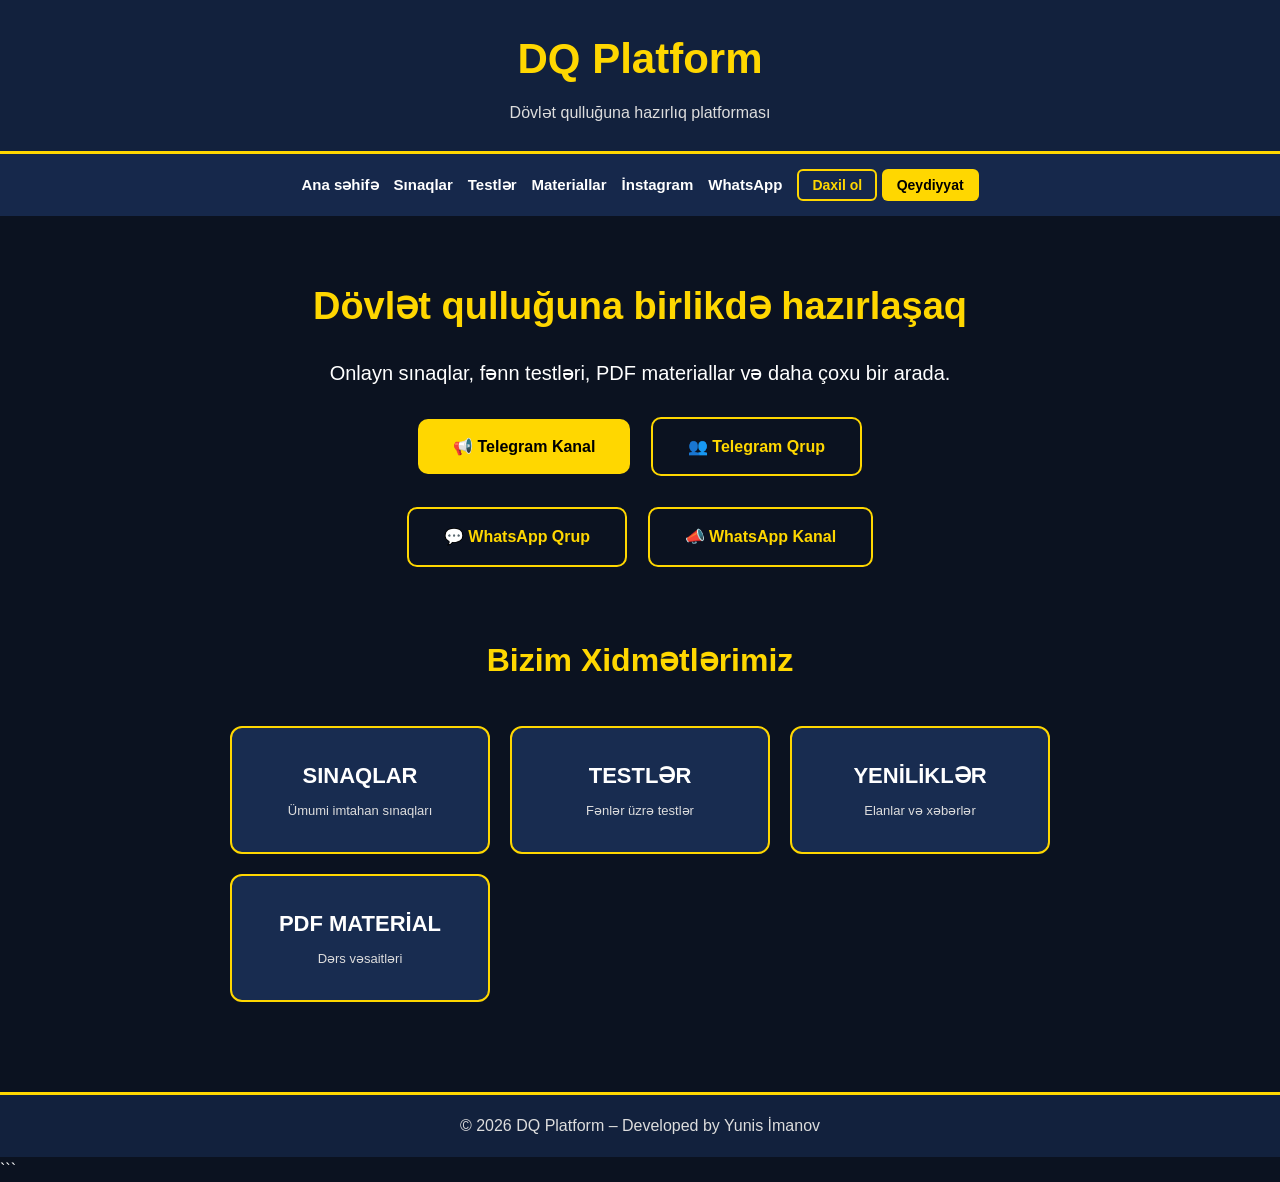
==== commit edb70bd3: "Update index.html" ====
--- a/index.html
+++ b/index.html
@@ -154,48 +154,103 @@
     margin: 0;
 }
 
-/* Test Form Stiləri */
+/* Kitabça / Vərəqləmə Dizaynı */
 .test-container {
-    max-width: 800px;
+    max-width: 900px;
     margin: 30px auto;
     background: #12213d;
-    padding: 40px;
+    padding: 30px;
     border-radius: 15px;
     border: 2px solid #ffd700;
 }
 
-.question-block {
+.book-page {
+    display: none;
+    text-align: center;
+}
+
+.book-page.active {
+    display: block;
+}
+
+.question-img {
+    max-width: 100%;
+    height: auto;
+    border-radius: 8px;
+    border: 2px solid #ffd700;
+    background: #fff;
+    padding: 5px;
+    margin-top: 10px;
+}
+
+.book-nav {
+    display: flex;
+    justify-content: space-between;
+    align-items: center;
+    margin: 20px 0;
+}
+
+/* Cavab Kartı */
+.answer-sheet {
+    background: #16284b;
+    border: 2px solid #ffd700;
+    padding: 20px;
+    border-radius: 12px;
+    margin-top: 30px;
+}
+
+.answer-sheet h3 {
+    color: #ffd700;
+    margin-bottom: 15px;
+    text-align: center;
+    font-size: 22px;
+}
+
+.answer-grid {
+    display: grid;
+    grid-template-columns: repeat(auto-fit, minmax(220px, 1fr));
+    gap: 10px;
+}
+
+.answer-row {
+    display: flex;
+    align-items: center;
+    justify-content: space-between;
     background: #0b1220;
-    padding: 20px;
-    border-radius: 10px;
-    margin-bottom: 20px;
+    padding: 8px 12px;
+    border-radius: 6px;
     border: 1px solid #1c315e;
 }
 
-.question-block p {
-    font-size: 16px;
+.answer-row span {
     font-weight: bold;
     color: #ffd700;
-    margin-bottom: 12px;
-}
-
-.options label {
-    display: block;
-    background: #16284b;
-    padding: 10px 15px;
-    margin: 8px 0;
-    border-radius: 6px;
+    font-size: 14px;
+}
+
+.options-group {
+    display: flex;
+    gap: 6px;
+}
+
+.options-group label {
     cursor: pointer;
+    font-weight: bold;
+    color: #ccc;
+    background: #12213d;
+    padding: 3px 7px;
+    border-radius: 4px;
     transition: 0.2s;
-    font-size: 14px;
-}
-
-.options label:hover {
-    background: #1f3768;
-}
-
-.options input {
-    margin-right: 10px;
+    font-size: 13px;
+}
+
+.options-group input {
+    display: none;
+}
+
+.options-group input:checked + span, .options-group label:has(input:checked) {
+    background: #ffd700;
+    color: #000;
 }
 
 /* Modal və Kabinet */
@@ -268,8 +323,8 @@
 
 <nav>
     <a onclick="showSection('home')">Ana səhifə</a>
-    <a onclick="showSection('sinaqlar')">Sınaqlar</a>
-    <a onclick="showSection('tests')">Testlər</a>
+    <a onclick="checkAndShow('sinaqlar')">Sınaqlar</a>
+    <a onclick="checkAndShow('tests')">Testlər</a>
     <a onclick="showSection('materials')">Materiallar</a>
     <a href="https://www.instagram.com/ys.imanoff" target="_blank">İnstagram</a>
     <a href="https://wa.me/qr/2OLYZXD45JFZO1" target="_blank">WhatsApp</a>
@@ -303,11 +358,11 @@
     <section>
         <h2 style="text-align:center; color:#ffd700; font-size:32px;">Bizim Xidmətlərimiz</h2>
         <div class="cards">
-            <div class="card" onclick="showSection('sinaqlar')">
+            <div class="card" onclick="checkAndShow('sinaqlar')">
                 <p>SINAQLAR</p>
                 <p style="font-size: 13px; color: #ddd; margin-top: 8px; font-weight: normal;">Ümumi imtahan sınaqları</p>
             </div>
-            <div class="card" onclick="showSection('tests')">
+            <div class="card" onclick="checkAndShow('tests')">
                 <p>TESTLƏR</p>
                 <p style="font-size: 13px; color: #ddd; margin-top: 8px; font-weight: normal;">Fənlər üzrə testlər</p>
             </div>
@@ -369,16 +424,35 @@
     </section>
 </div>
 
-<!-- TEST İÇ MƏZMUNU -->
+<!-- KİTABÇA / VƏRƏQLƏNƏN TEST SƏHİFƏSİ -->
 <div id="mentiq-test-section" style="display:none;">
     <div class="test-container">
-        <h2 id="test-title-heading" style="color:#ffd700; text-align:center; margin-bottom:20px;">Sınaq / Test</h2>
+        <h2 id="test-title-heading" style="color:#ffd700; text-align:center; margin-bottom:15px;">Sınaq / Test</h2>
+        
         <form id="logicQuizForm" onsubmit="submitQuiz(event)">
-            <div id="questions-container"></div>
-            <button type="submit" class="btn" style="width:100%; margin-top:20px;">Nəticəni Yoxla</button>
+            
+            <!-- Kitabça Səhifələri Burada Görünəcək -->
+            <div id="book-pages-container"></div>
+
+            <!-- Vərəqləmə Düymələri -->
+            <div class="book-nav">
+                <button type="button" class="btn btn-outline" id="prevBtn" onclick="changePage(-1)">⬅️ Əvvəlki səhifə</button>
+                <span id="pageIndicator" style="color: #ffd700; font-weight: bold;">Səhifə 1 / 6</span>
+                <button type="button" class="btn" id="nextBtn" onclick="changePage(1)">Növbəti səhifə ➡️</button>
+            </div>
+
+            <!-- CAVAB KARTI BÖLMƏSİ (Hər səhifəyə uyğun suallar) -->
+            <div class="answer-sheet">
+                <h3>📋 Cavab Kartı</h3>
+                <div class="answer-grid" id="answer-sheet-grid">
+                    <!-- JavaScript vasitəsilə avtomatik dolacaq -->
+                </div>
+            </div>
+
+            <button type="submit" class="btn" style="width:100%; margin-top:25px; padding: 15px; font-size: 18px;">Nəticəni Yoxla və Göndər</button>
         </form>
         <br>
-        <button class="btn btn-outline" onclick="showSection('home')">Ana səhifəyə qayıt</button>
+        <button class="btn btn-outline" onclick="showSection('home')" style="margin-top: 15px; width: 100%;">Ana səhifəyə qayıt</button>
     </div>
 </div>
 
@@ -416,66 +490,83 @@
 
 <script>
     const correctAnswers = {
-        1: 'c', 2: 'b', 3: 'a', 4: 'd', 5: 'c',
-        6: 'c', 7: 'a', 8: 'c', 9: 'e', 10: 'e',
-        11: 'e', 12: 'd', 13: 'd', 14: 'd', 15: 'a',
-        16: 'a', 17: 'b', 18: 'b', 19: 'e', 20: 'c',
-        21: 'e', 22: 'c', 23: 'c', 24: 'a', 25: 'a',
+        1: 'c', 2: 'b', 3: 'a', 4: 'd', 5: 'c', 
+        6: 'c', 7: 'a', 8: 'c', 9: 'e', 10: 'e', 
+        11: 'e', 12: 'd', 13: 'd', 14: 'd', 15: 'a', 
+        16: 'a', 17: 'b', 18: 'b', 19: 'e', 20: 'c', 
+        21: 'e', 22: 'c', 23: 'c', 24: 'a', 25: 'a', 
         26: 'e', 27: 'b', 28: 'e', 29: 'd', 30: 'c'
     };
 
-    const questionsData = [
-        { q: "1. Qanunauyğunluğu müəyyən edin və “?” əvəzinə uyğun olan variantı seçin: 89, 55, 34, ?, ?, 8, 5, 3, 2, 1", a: "13, 5", b: "13, 10", c: "21, 13", d: "32, 16", e: "17, 16" },
-        { q: "2. Qanunauyğunluğu müəyyən edin və “?” əvəzinə uyğun olan variantı seçin (Romb strukturlu ədəd məntiqi)", a: "48, 124", b: "77, 93", c: "77, 124", d: "48, 93", e: "124, 48" },
-        { q: "3. Qanunauyğunluğu müəyyən edin və “?” əvəzinə uyğun olan variantı seçin (Üçbucaq daxilində ədədlər)", a: "9", b: "5", c: "11", d: "7", e: "12" },
-        { q: "4. Xanalara 1, 2, 3 və 4 ədədlərini elə yerləşdirin ki... Şərtə əsasən düzgün olan münasibətləri seçin.", a: "1, 5, 6", b: "3, 5, 6", c: "1, 2, 4", d: "2, 3, 6", e: "3, 4, 5" },
-        { q: "5. Verilmiş hitoridə bəzi xanaları elə qarayın ki... Sağdan 1-ci sütundakı rənglənməmiş xanaların üzərində yazılan hərfləri seçin.", a: "1. a 2. B 3. C 4. D", b: "1, 2, 3", c: "2, 3, 4", d: "yalnız 3, 4", e: "1, 2, 4" },
-        { q: "6. Aşağıdakı şəkildə qırmızı kvadratlardan başlayaraq istənilən istiqamətdə... 5 kvadratlı komplekslərin sayını müəyyən edin.", a: "17", b: "18", c: "16", d: "15", e: "14" },
-        { q: "7. Tərəfləri 9 sm və 15 sm olan düzbucaqlılardan ən azı neçəsini birləşdirmək lazımdır ki, kvadrat alınsın?", a: "15", b: "9", c: "11", d: "10", e: "12" },
-        { q: "8. Magistraturaya hazırlıq kursunun məntiq, informatika və xarici dil üzrə cəmi 67 dinləyicisi var... Neçə nəfər hər üç fənnin dinləyicisidir?", a: "10", b: "5", c: "3", d: "6", e: "13" },
-        { q: "9. Arzu, Təhminə, Əminə, Kəmalə və Nərminə adlı rəfiqələr müxtəlif dərnəklərə gedirlər... Əminə hansı dərnəyə gedir?", a: "toxuculuq", b: "ingilis dili", c: "gimnastika", d: "kulinariya", e: "rəqs" },
-        { q: "10. Eyni hərflərin eyni, fərqli hərflərin isə fərqli rəqəmlərə uyğun olduğunu bilərək “?” əvəzinə uyğun olan variantı seçin (SU + SU + RİS = KİST)", a: "2041", b: "1234", c: "1945", d: "1378", e: "1082" },
-        { q: "11. Qanunauyğunluğu müəyyən edin və “?” əvəzinə uyğun olan variantı seçin (Oxların istiqaməti və rəqəmlər)", a: "3, 3, 4, 4", b: "4, 4, 3, 4, 3", c: "3, 4, 4, 4, 3", d: "4, 4, 3, 3, 4", e: "4, 3, 4, 3, 4" },
-        { q: "12. Qaranlıq bir gecədə A, B, C və D adlı 4 tədqiqatçı körpünü keçməyə məcbur oldu... Ən tez neçə dəqiqəyə hər kəs körpünün digər tərəfində olar?", a: "23", b: "22", c: "25", d: "21", e: "24" },
-        { q: "13. Aşağıdakı diaqramda müxtəlif yaş qruplarından olan şəxslərin televiziya proqramlarına həftəlik ayırdığı vaxt verilmişdir. Doğru variantları seçin:", a: "1, 4, 5", b: "1, 3, 5", c: "yalnız 5", d: "2, 4", e: "yalnız 2" },
-        { q: "14. Qanunauyğunluğu müəyyən edin və “?” əvəzinə uyğun olan variantı seçin (Həndəsi figurlar və kiçik kvadrat)", a: "A variantı", b: "B variantı", c: "C variantı", d: "D variantı", e: "E variantı" },
-        { q: "15. Yusifin 2 il bundan sonrakı yaşı Muradın 4 il bundan əvvəlki yaşından 5 dəfə çoxdur. İndi onların yaşlarının cəmi 20-dirsə, Yusifin neçə yaşı var?", a: "13", b: "9", c: "11", d: "10", e: "12" },
-        { q: "16. 3000 manat məbləğində pul mükafatı yarışda birinci, ikinci və üçüncü yeri tutan iştirakçılar arasında uyğun olaraq 3:2:1 nisbətində bölüşdürüldü. İkinci yerin sahibi neçə manat mükafat əldə etdi?", a: "1000", b: "600", c: "1200", d: "500", e: "2000" },
-        { q: "17. Firmaya 30 nəfər yeni işçi qəbul edildi. Əgər bunun əvəzinə 30 nəfər işdən azad edilsə idi, firmada indikindən 5 dəfə az işçi olardı. Yeni işçi götürməzdən əvvəl firmada işçilərin sayı neçə idi?", a: "65", b: "45", c: "30", d: "35", e: "60" },
-        { q: "18. Hərf sırası pozulmuş beş sözdən dördü arasında məntiqi əlaqə var. Hərf sırasını bərpa edərək fərqli sözü tapın.", a: "oravidkamee", b: "netenitr", c: "fotokind", d: "zivorelet", e: "fotoqanmin" },
-        { q: "19. Qanunauyğunluğu müəyyən edin və “?” əvəzinə uyğun olan variantı seçin (Dairə və kiçik nöqtə/elementlər)", a: "A variantı", b: "B variantı", c: "C variantı", d: "D variantı", e: "E variantı" },
-        { q: "20. Verilən kuba uyğun olan açılışı seçin.", a: "A variantı", b: "B variantı", c: "C variantı", d: "D variantı", e: "E variantı" },
-        { q: "21. Şəkildə hər biri bağlar vasitəsilə bir və ya neçə halqa ilə əlaqələnən 6 halqalı fiqur verimişdir... x və y ilə hansı halqalar işarələnə bilər?", a: "K və T", b: "M və P", c: "K və L", d: "P və M", e: "K və M" },
-        { q: "22. Kiçik kvadratın sahəsini 1 sahə vahidi kimi qəbul edərək rənglənmiş hissənin sahəsinin neçə sahə vahidi olduğunu müəyyənləşdirin.", a: "21", b: "23", c: "22", d: "24", e: "26" },
-        { q: "23. “?” əvəzinə hansı ədəd yazılmalıdır? [(1, 4)□(k, 2)]Δ[(1, 6)□(2, 3)] = [4, 2] şərtinə əsasən k = ?", a: "12", b: "8", c: "6", d: "4", e: "10" },
-        { q: "24. Hansı 2 hissənin birləşməsindən kvadrat alınar?", a: "2, 5", b: "2, 6", c: "1, 4", d: "3, 5", e: "3, 4" },
-        { q: "25. Qanunauyğunluğu müəyyən edin və “?” əvəzinə uyğun olan variantı seçin (Simvollar cədvəli)", a: "A variantı", b: "B variantı", c: "C variantı", d: "D variantı", e: "E variantı" },
-        { q: "26. “?” əvəzinə hansı ədəd yazılmalıdır? (a+b)/c = ?", a: "9/8", b: "4", c: "5/7", d: "8/9", e: "7/5" },
-        { q: "27. Qatlanmış rəngli kağızda kəsiklər edilib. Fikrən kağızı açın və açılışa uyğun olan variantı seçin.", a: "A variantı", b: "B variantı", c: "C variantı", d: "D variantı", e: "E variantı" },
-        { q: "28. Şəkil əvvəlcə 1-1, sonra 2-2, ardınca 3-3 və nəhayət 4-4 xətləri üzrə qatlanır. “?” işarəsinin yerində alınacaq vəziyyəti müəyyən edin.", a: "A variantı", b: "B variantı", c: "C variantı", d: "D variantı", e: "E variantı" },
-        { q: "29. Vakant iş yerinə qəbul olunmaq üçün sənəd qəbulunun ikinci günü birinci günü ilə müqayisədə 5 dəfə çox kişi və 2 dəfə çox qadın müraciət edib... Hansı mütləq doğrudur?", a: "Birinci gün müraciət edən kişilərin sayı qadınların sayından az olub.", b: "İkinci gün müraciət edənlərin yarıdan çoxu qadınlardır.", c: "İkinci gün müraciət edən qadınların sayı 10-dan çox olub.", d: "Sənəd qəbulunun ilk 2 günündə müraciət edənlərin cəmi sayı 60-dan çox olmayıb.", e: "Birinci gün müraciət edən qadınlar ikinci gün müraciət edən kişilərdən az olub." },
-        { q: "30. Küçədəki 50 evin qapısı 1-dən başlayaraq 50-yə qədər nömrələnib. Bu nömrələmə zamanı neçə dəfə “3” rəqəmindən istifadə olunmuşdur?", a: "17", b: "11", c: "15", d: "16", e: "14" }
+    // Yüklədiyiniz dəqiq fayl adları
+    const bookPages = [
+        { title: "Səhifə 1 (Suallar: 1 - 5)", img: "1-5.jpg", start: 1, end: 5 },
+        { title: "Səhifə 2 (Suallar: 6 - 11)", img: "6-11.jpg", start: 6, end: 11 },
+        { title: "Səhifə 3 (Suallar: 12 - 17)", img: "12-17.jpg", start: 12, end: 17 },
+        { title: "Səhifə 4 (Suallar: 17 - 23)", img: "17-23.jpg", start: 18, end: 23 },
+        { title: "Səhifə 5 (Suallar: 24 - 28)", img: "24-28.jpg", start: 24, end: 28 },
+        { title: "Səhifə 6 (Suallar: 29 - 30)", img: "29-30.jpg", start: 29, end: 30 }
     ];
 
+    let currentPageIndex = 0;
+
     function generateQuiz() {
-        const container = document.getElementById('questions-container');
-        let html = '';
-        questionsData.forEach((item, index) => {
-            let i = index + 1;
-            html += `
-                <div class="question-block">
-                    <p>${item.q}</p>
-                    <div class="options">
-                        <label><input type="radio" name="q${i}" value="a" required> A) ${item.a}</label>
-                        <label><input type="radio" name="q${i}" value="b"> B) ${item.b}</label>
-                        <label><input type="radio" name="q${i}" value="c"> C) ${item.c}</label>
-                        <label><input type="radio" name="q${i}" value="d"> D) ${item.d}</label>
-                        <label><input type="radio" name="q${i}" value="e"> E) ${item.e}</label>
+        const pagesContainer = document.getElementById('book-pages-container');
+        const answerSheetGrid = document.getElementById('answer-sheet-grid');
+        
+        let pagesHtml = '';
+        let sheetHtml = '';
+
+        // 1. Kitab səhifələrini yaradırıq
+        bookPages.forEach((page, index) => {
+            pagesHtml += `
+                <div class="book-page ${index === 0 ? 'active' : ''}" id="page-${index}">
+                    <p style="color: #ffd700; font-weight: bold; margin-bottom: 10px;">${page.title}</p>
+                    <img src="${page.img}" class="question-img" alt="${page.title}">
+                </div>
+            `;
+        });
+
+        // 2. 1-dən 30-a qədər Cavab Kartı yaradırıq
+        for(let i = 1; i <= 30; i++) {
+            sheetHtml += `
+                <div class="answer-row">
+                    <span>Sual ${i}:</span>
+                    <div class="options-group">
+                        <label><input type="radio" name="q${i}" value="a" required><span>A</span></label>
+                        <label><input type="radio" name="q${i}" value="b"><span>B</span></label>
+                        <label><input type="radio" name="q${i}" value="c"><span>C</span></label>
+                        <label><input type="radio" name="q${i}" value="d"><span>D</span></label>
+                        <label><input type="radio" name="q${i}" value="e"><span>E</span></label>
                     </div>
                 </div>
             `;
-        });
-        container.innerHTML = html;
+        }
+
+        pagesContainer.innerHTML = pagesHtml;
+        answerSheetGrid.innerHTML = sheetHtml;
+        updateBookNav();
+    }
+
+    function changePage(direction) {
+        currentPageIndex += direction;
+        if (currentPageIndex < 0) currentPageIndex = 0;
+        if (currentPageIndex >= bookPages.length) currentPageIndex = bookPages.length - 1;
+
+        // Bütün səhifələri gizlət, aktiv olanı göstər
+        for (let i = 0; i < bookPages.length; i++) {
+            document.getElementById(`page-${i}`).classList.remove('active');
+        }
+        document.getElementById(`page-${currentPageIndex}`).classList.add('active');
+
+        updateBookNav();
+        window.scrollTo({ top: 200, behavior: 'smooth' });
+    }
+
+    function updateBookNav() {
+        document.getElementById('pageIndicator').innerText = `Səhifə ${currentPageIndex + 1} / ${bookPages.length}`;
+        document.getElementById('prevBtn').style.display = (currentPageIndex === 0) ? 'none' : 'inline-block';
+        document.getElementById('nextBtn').style.display = (currentPageIndex === bookPages.length - 1) ? 'none' : 'inline-block';
     }
 
     function submitQuiz(event) {
@@ -535,7 +626,7 @@
         localStorage.setItem('dq_user', JSON.stringify(existingUser));
         checkUserSession();
         closeModal();
-        showSection('profile');
+        alert("Uğurla daxil oldunuz!");
     }
 
     function checkUserSession() {
@@ -558,6 +649,17 @@
         localStorage.removeItem('dq_user');
         checkUserSession();
         showSection('home');
+        alert("Hesabdan çıxış edildi.");
+    }
+
+    function checkAndShow(sectionName) {
+        const user = JSON.parse(localStorage.getItem('dq_user'));
+        if(!user) {
+            alert("Zəhmət olmasa əvvəlcə qeydiyyatdan keçin və ya daxil olun!");
+            openModal('login');
+            return;
+        }
+        showSection(sectionName);
     }
 
     function showSection(sectionName) {
@@ -585,20 +687,29 @@
     }
 
     function openSubject(subjectName) {
+        const user = JSON.parse(localStorage.getItem('dq_user'));
+        if(!user) {
+            alert("Testləri işləmək üçün daxil olmalısınız!");
+            openModal('login');
+            return;
+        }
+
         document.getElementById('home-section').style.display = 'none';
         document.getElementById('sinaqlar-section').style.display = 'none';
         document.getElementById('tests-section').style.display = 'none';
         
-        if(subjectName === 'Məntiq') {
-            document.getElementById('test-title-heading').innerText = "Məntiq Fənni Üzrə Testlər (30 Sual)";
-            document.getElementById('mentiq-test-section').style.display = 'block';
-        } else {
-            document.getElementById('test-title-heading').innerText = subjectName + " üzrə testlər";
-            document.getElementById('mentiq-test-section').style.display = 'block';
-        }
+        document.getElementById('test-title-heading').innerText = subjectName + " üzrə testlər";
+        document.getElementById('mentiq-test-section').style.display = 'block';
     }
 
     function openSinaq(sinaqName) {
+        const user = JSON.parse(localStorage.getItem('dq_user'));
+        if(!user) {
+            alert("Sınaq işləmək üçün daxil olmalısınız!");
+            openModal('login');
+            return;
+        }
+
         document.getElementById('home-section').style.display = 'none';
         document.getElementById('sinaqlar-section').style.display = 'none';
         document.getElementById('tests-section').style.display = 'none';
@@ -615,3 +726,5 @@
 </body>
 </html>
 
+```
+
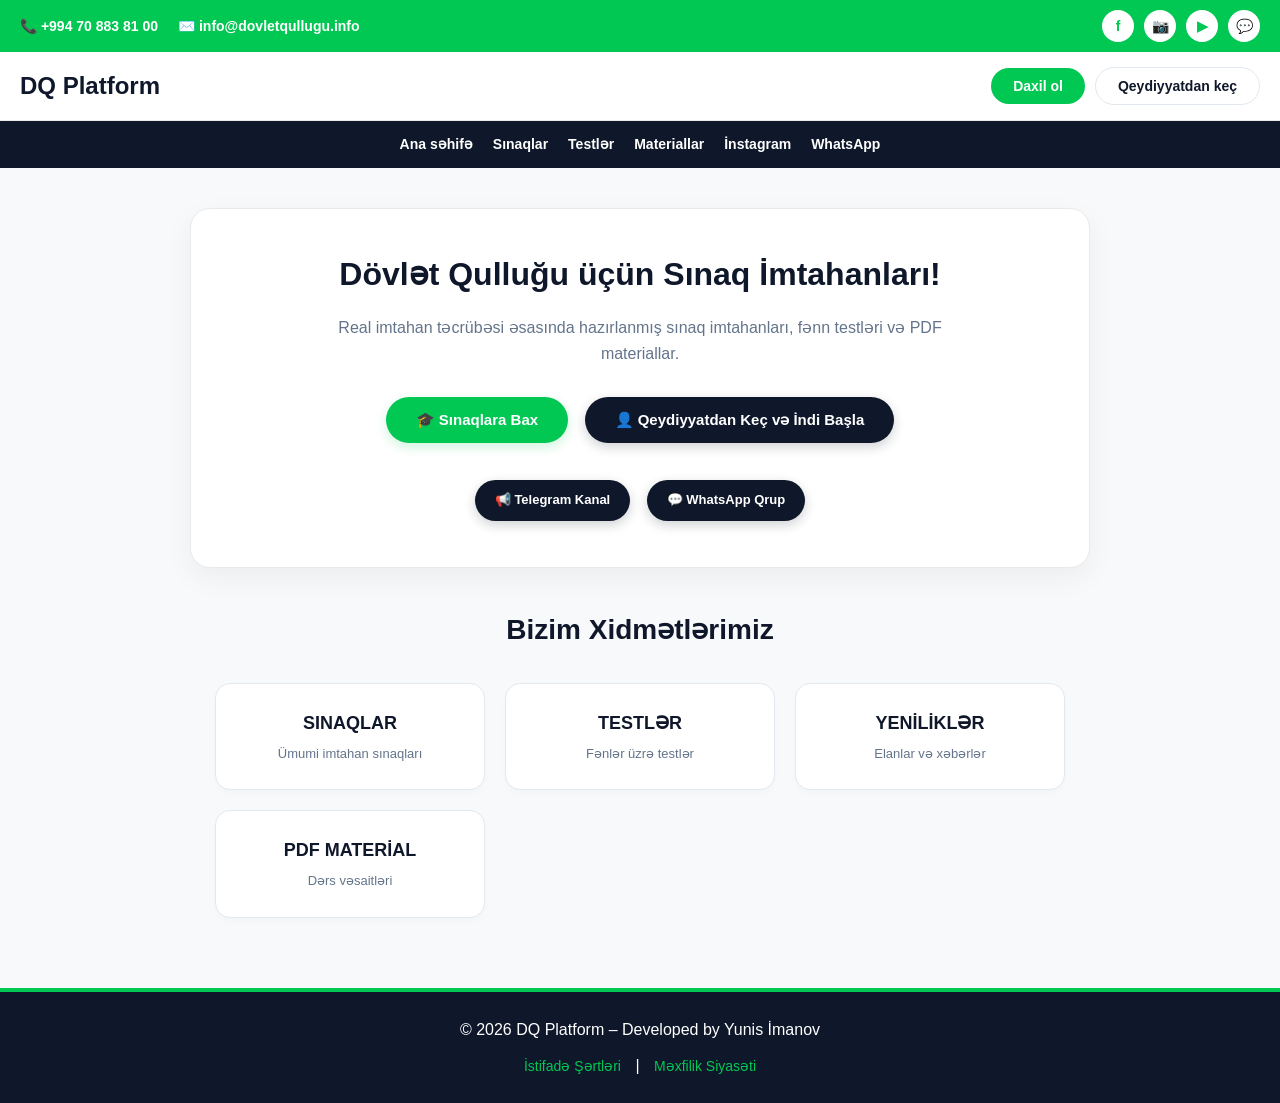
==== commit d3079639: "Update fmt.Println message from 'Hello' to 'Goodbye'" ====
--- a/index.html
+++ b/index.html
@@ -13,155 +13,265 @@
 
 body{
     font-family:Arial,sans-serif;
-    background:#0b1220;
-    color:#fff;
+    background:#f8f9fa;
+    color:#333;
     line-height:1.6;
 }
 
+/* Ən Üst Əlaqə və Sosial Panel */
+.top-bar {
+    background: #00c853;
+    padding: 10px 20px;
+    display: flex;
+    justify-content: space-between;
+    align-items: center;
+    flex-wrap: wrap;
+    gap: 10px;
+}
+
+.top-contact {
+    display: flex;
+    align-items: center;
+    gap: 20px;
+    flex-wrap: wrap;
+}
+
+.top-contact a {
+    color: #fff;
+    text-decoration: none;
+    font-size: 14px;
+    font-weight: bold;
+    display: flex;
+    align-items: center;
+    gap: 6px;
+}
+
+.top-socials {
+    display: flex;
+    gap: 10px;
+}
+
+.top-socials a {
+    width: 32px;
+    height: 32px;
+    background: #fff;
+    color: #00c853;
+    border-radius: 50%;
+    display: flex;
+    align-items: center;
+    justify-content: center;
+    text-decoration: none;
+    font-weight: bold;
+    font-size: 14px;
+    transition: 0.3s;
+}
+
+.top-socials a:hover {
+    background: #0f172a;
+    color: #fff;
+}
+
+/* Header və Naviqasiya */
 header{
-    background:#12213d;
-    padding:25px;
-    text-align:center;
-    border-bottom:3px solid #ffd700;
-}
-
-header h1{
-    color:#ffd700;
-    font-size:42px;
-}
-
-header p{
-    margin-top:8px;
-    color:#ddd;
-}
-
+    background:#fff;
+    padding: 15px 20px;
+    display: flex;
+    justify-content: space-between;
+    align-items: center;
+    border-bottom: 1px solid #eaeaea;
+    box-shadow: 0 2px 4px rgba(0,0,0,0.02);
+}
+
+.logo-area {
+    display: flex;
+    align-items: center;
+    gap: 15px;
+}
+
+.logo-area h1 {
+    color: #0f172a;
+    font-size: 24px;
+    font-weight: bold;
+}
+
+.auth-buttons-header {
+    display: flex;
+    align-items: center;
+    gap: 10px;
+}
+
+.btn-login {
+    background: #00c853;
+    color: #fff;
+    padding: 10px 22px;
+    border-radius: 30px;
+    font-weight: bold;
+    border: none;
+    cursor: pointer;
+    font-size: 14px;
+    transition: 0.3s;
+}
+
+.btn-login:hover {
+    background: #00b046;
+}
+
+.btn-register {
+    background: transparent;
+    color: #0f172a;
+    padding: 10px 22px;
+    border-radius: 30px;
+    font-weight: bold;
+    border: 1px solid #e2e8f0;
+    cursor: pointer;
+    font-size: 14px;
+    transition: 0.3s;
+}
+
+.btn-register:hover {
+    border-color: #00c853;
+    color: #00c853;
+}
+
+/* Nav Menu Bar */
 nav{
+    background:#0f172a;
     display:flex;
     justify-content:center;
     align-items:center;
     flex-wrap:wrap;
-    gap:15px;
-    padding:15px;
-    background:#16284b;
+    gap:20px;
+    padding:12px;
 }
 
 nav a, nav button{
     color:#fff;
     text-decoration:none;
-    font-weight:bold;
+    font-weight:600;
     transition:.3s;
     background: transparent;
     border: none;
-    font-size: 15px;
+    font-size: 14px;
     cursor: pointer;
     font-family: Arial, sans-serif;
 }
 
-nav a:hover, nav button:hover{
-    color:#ffd700;
-}
-
-.nav-btn {
-    background: #ffd700 !important;
-    color: #000 !important;
-    padding: 8px 15px;
-    border-radius: 6px;
-    font-size: 14px !important;
-}
-
-.nav-btn-outline {
-    border: 2px solid #ffd700 !important;
-    color: #ffd700 !important;
-    padding: 6px 13px;
-    border-radius: 6px;
-    font-size: 14px !important;
-}
-
-.hero{
-    text-align:center;
-    padding:60px 20px;
-}
-
-.hero h2{
-    font-size:38px;
-    color:#ffd700;
-}
-
-.hero p{
-    margin:20px auto;
-    max-width:700px;
-    font-size:20px;
-}
-
-.btn{
-    display:inline-block;
-    padding:15px 35px;
-    background:#ffd700;
-    color:#000;
-    text-decoration:none;
-    font-weight:bold;
-    border-radius:10px;
+nav a:hover, nav buttonhover{
+    color:#00c853;
+}
+
+/* Hero Bölmələri (Ağ Card Dizaynı) */
+.hero-box {
+    max-width: 900px;
+    margin: 40px auto;
+    background: #fff;
+    padding: 40px 30px;
+    border-radius: 20px;
+    box-shadow: 0 10px 30px rgba(0,0,0,0.05);
+    text-align: center;
+    border: 1px solid #eaeaea;
+}
+
+.hero-box h2 {
+    font-size: 32px;
+    color: #0f172a;
+    margin-bottom: 15px;
+}
+
+.hero-box p {
+    color: #64748b;
+    font-size: 16px;
+    margin-bottom: 25px;
+    max-width: 650px;
+    margin-left: auto;
+    margin-right: auto;
+}
+
+/* Əsas Yaşıl və Göy Düymələr */
+.btn-main-green {
+    display: inline-block;
+    padding: 14px 30px;
+    background: #00c853;
+    color: #fff;
+    text-decoration: none;
+    font-weight: bold;
+    border-radius: 35px;
     transition:.3s;
-    margin: 8px;
+    margin: 6px;
     border: none;
     cursor: pointer;
-    font-size: 16px;
-}
-
-.btn:hover{
-    background:#ffb700;
-    transform:scale(1.05);
-}
-
-.btn-outline{
-    background: transparent;
-    color: #ffd700;
-    border: 2px solid #ffd700;
-}
-
-.btn-outline:hover{
-    background: #ffd700;
-    color: #000;
-}
-
+    font-size: 15px;
+    box-shadow: 0 4px 12px rgba(0,200,83,0.2);
+}
+
+.btn-main-green:hover {
+    background: #00b046;
+    transform: translateY(-2px);
+}
+
+.btn-main-dark {
+    display: inline-block;
+    padding: 14px 30px;
+    background: #0f172a;
+    color: #fff;
+    text-decoration: none;
+    font-weight: bold;
+    border-radius: 35px;
+    transition:.3s;
+    margin: 6px;
+    border: none;
+    cursor: pointer;
+    font-size: 15px;
+    box-shadow: 0 4px 12px rgba(15,23,42,0.2);
+}
+
+.btn-main-dark:hover {
+    background: #1e293b;
+    transform: translateY(-2px);
+}
+
+/* Xidmət Kartları */
 .cards{
     display:grid;
-    grid-template-columns:repeat(auto-fit,minmax(220px,1fr));
+    grid-template-columns:repeat(auto-fit,minmax(200px,1fr));
     gap:20px;
-    padding:40px;
-    max-width: 900px;
+    padding:20px 0;
+    max-width: 850px;
     margin: 0 auto;
 }
 
 .card{
-    background:#182c50;
-    border:2px solid #ffd700;
-    border-radius:12px;
-    padding:30px;
+    background:#fff;
+    border:1px solid #e2e8f0;
+    border-radius:15px;
+    padding:25px 20px;
     text-align:center;
     transition:.3s;
     cursor: pointer;
+    box-shadow: 0 4px 6px rgba(0,0,0,0.02);
 }
 
 .card:hover{
-    transform:translateY(-8px);
-}
-
-.card p{
-    color:#fff;
-    font-size:22px;
+    transform:translateY(-5px);
+    border-color: #00c853;
+    box-shadow: 0 10px 15px rgba(0,0,0,0.05);
+}
+
+.card p.card-title{
+    color:#0f172a;
+    font-size:18px;
     font-weight:bold;
-    margin: 0;
-}
-
-/* Kitabça / Vərəqləmə Dizaynı */
+}
+
+/* Kitabça / Vərəqlənən Məntiq Testi Səhifəsi */
 .test-container {
     max-width: 900px;
     margin: 30px auto;
-    background: #12213d;
+    background: #fff;
     padding: 30px;
-    border-radius: 15px;
-    border: 2px solid #ffd700;
+    border-radius: 20px;
+    border: 1px solid #eaeaea;
+    box-shadow: 0 10px 30px rgba(0,0,0,0.05);
 }
 
 .book-page {
@@ -176,8 +286,8 @@
 .question-img {
     max-width: 100%;
     height: auto;
-    border-radius: 8px;
-    border: 2px solid #ffd700;
+    border-radius: 10px;
+    border: 1px solid #e2e8f0;
     background: #fff;
     padding: 5px;
     margin-top: 10px;
@@ -192,18 +302,18 @@
 
 /* Cavab Kartı */
 .answer-sheet {
-    background: #16284b;
-    border: 2px solid #ffd700;
+    background: #f8f9fa;
+    border: 1px solid #e2e8f0;
     padding: 20px;
-    border-radius: 12px;
+    border-radius: 15px;
     margin-top: 30px;
 }
 
 .answer-sheet h3 {
-    color: #ffd700;
+    color: #0f172a;
     margin-bottom: 15px;
     text-align: center;
-    font-size: 22px;
+    font-size: 20px;
 }
 
 .answer-grid {
@@ -216,15 +326,15 @@
     display: flex;
     align-items: center;
     justify-content: space-between;
-    background: #0b1220;
-    padding: 8px 12px;
-    border-radius: 6px;
-    border: 1px solid #1c315e;
+    background: #fff;
+    padding: 10px 14px;
+    border-radius: 8px;
+    border: 1px solid #e2e8f0;
 }
 
 .answer-row span {
     font-weight: bold;
-    color: #ffd700;
+    color: #0f172a;
     font-size: 14px;
 }
 
@@ -236,10 +346,10 @@
 .options-group label {
     cursor: pointer;
     font-weight: bold;
-    color: #ccc;
-    background: #12213d;
-    padding: 3px 7px;
-    border-radius: 4px;
+    color: #64748b;
+    background: #f1f5f9;
+    padding: 4px 8px;
+    border-radius: 5px;
     transition: 0.2s;
     font-size: 13px;
 }
@@ -249,78 +359,232 @@
 }
 
 .options-group input:checked + span, .options-group label:has(input:checked) {
-    background: #ffd700;
-    color: #000;
-}
-
-/* Modal və Kabinet */
+    background: #00c853;
+    color: #fff;
+}
+
+/* Siyasət və Şərtlər Səhifəsi */
+.policy-container {
+    max-width: 800px;
+    margin: 40px auto;
+    background: #fff;
+    border: 1px solid #eaeaea;
+    border-radius: 20px;
+    padding: 40px;
+    text-align: left;
+    box-shadow: 0 10px 30px rgba(0,0,0,0.05);
+}
+
+.policy-container h2 {
+    color: #0f172a;
+    margin-bottom: 20px;
+    text-align: center;
+    font-size: 26px;
+}
+
+.policy-container h3 {
+    color: #0f172a;
+    margin-top: 25px;
+    margin-bottom: 10px;
+    font-size: 18px;
+}
+
+.policy-container p, .policy-container li {
+    color: #64748b;
+    font-size: 14px;
+    margin-bottom: 8px;
+}
+
+.policy-container ul {
+    margin-left: 20px;
+    margin-bottom: 15px;
+}
+
+/* Modal Dizaynı */
 .modal {
     display: none;
     position: fixed;
     top: 0; left: 0;
     width: 100%; height: 100%;
-    background: rgba(0,0,0,0.8);
+    background: rgba(0,0,0,0.6);
     justify-content: center;
     align-items: center;
     z-index: 1000;
+    padding: 15px;
 }
 
 .modal-content {
-    background: #12213d;
-    padding: 30px;
-    border-radius: 15px;
-    border: 2px solid #ffd700;
+    background: #fff;
+    padding: 35px 30px;
+    border-radius: 20px;
+    border: 1px solid #eaeaea;
     width: 100%;
-    max-width: 400px;
-    text-align: center;
+    max-width: 420px;
+    text-align: left;
     position: relative;
+    box-shadow: 0 20px 40px rgba(0,0,0,0.1);
 }
 
 .close-btn {
     position: absolute;
-    top: 10px; right: 15px;
+    top: 15px; right: 20px;
     font-size: 24px;
-    color: #ffd700;
+    color: #64748b;
     cursor: pointer;
 }
 
-.modal-content input {
+.modal-content h2 {
+    color: #0f172a;
+    margin-bottom: 8px;
+    text-align: center;
+    font-size: 24px;
+}
+
+.modal-content p.sub-text {
+    color: #64748b;
+    font-size: 13px;
+    text-align: center;
+    margin-bottom: 20px;
+}
+
+.google-btn {
+    width: 100%;
+    background: #f8f9fa;
+    color: #333;
+    border: 1px solid #e2e8f0;
+    padding: 12px;
+    border-radius: 10px;
+    font-weight: bold;
+    cursor: pointer;
+    display: flex;
+    align-items: center;
+    justify-content: center;
+    gap: 10px;
+    margin-bottom: 20px;
+    font-size: 14px;
+    transition: 0.3s;
+}
+
+.google-btn:hover {
+    background: #f1f5f9;
+}
+
+.divider {
+    text-align: center;
+    border-bottom: 1px solid #e2e8f0;
+    line-height: 0.1em;
+    margin: 20px 0;
+}
+
+.divider span {
+    background: #fff;
+    padding: 0 10px;
+    color: #94a3b8;
+    font-size: 12px;
+    font-weight: bold;
+}
+
+.input-group {
+    margin-bottom: 15px;
+}
+
+.input-group label {
+    display: block;
+    color: #0f172a;
+    font-size: 13px;
+    font-weight: bold;
+    margin-bottom: 6px;
+}
+
+.modal-content input[type="text"],
+.modal-content input[type="email"],
+.modal-content input[type="password"] {
     width: 100%;
     padding: 12px;
-    margin: 10px 0;
-    background: #0b1220;
-    border: 1px solid #ffd700;
-    color: #fff;
-    border-radius: 8px;
+    background: #f8f9fa;
+    border: 1px solid #e2e8f0;
+    color: #333;
+    border-radius: 10px;
+    font-size: 14px;
+}
+
+.modal-content input:focus {
+    border-color: #00c853;
+    outline: none;
+    background: #fff;
+}
+
+.input-hint {
+    font-size: 11px;
+    color: #94a3b8;
+    margin-top: 4px;
+    display: block;
 }
 
 .profile-container {
     max-width: 600px;
     margin: 40px auto;
-    background: #12213d;
-    border: 2px solid #ffd700;
-    border-radius: 15px;
-    padding: 30px;
+    background: #fff;
+    border: 1px solid #eaeaea;
+    border-radius: 20px;
+    padding: 35px;
     text-align: center;
+    box-shadow: 0 10px 30px rgba(0,0,0,0.05);
 }
 
 footer{
     margin-top:50px;
-    background:#12213d;
-    padding:18px;
+    background:#0f172a;
+    padding:25px;
     text-align:center;
-    color:#ddd;
-    border-top: 3px solid #ffd700;
+    color:#fff;
+    border-top: 4px solid #00c853;
+}
+
+footer a {
+    color: #00c853;
+    text-decoration: none;
+    margin: 0 10px;
+    font-size: 14px;
+}
+
+footer a:hover {
+    text-decoration: underline;
 }
 </style>
 </head>
 <body>
 
+<!-- ƏN ÜST ƏLAQƏ PANELİ -->
+<div class="top-bar">
+    <div class="top-contact">
+        <a href="tel:+994708838100">📞 +994 70 883 81 00</a>
+        <a href="mailto:info@dovletqullugu.info">✉️ info@dovletqullugu.info</a>
+    </div>
+    <div class="top-socials">
+        <a href="https://www.facebook.com" target="_blank">f</a>
+        <a href="https://www.instagram.com/ys.imanoff" target="_blank">📷</a>
+        <a href="https://youtube.com" target="_blank">▶</a>
+        <a href="https://wa.me/qr/2OLYZXD45JFZO1" target="_blank">💬</a>
+    </div>
+</div>
+
+<!-- HEADER VƏ LOGO -->
 <header>
-    <h1>DQ Platform</h1>
-    <p>Dövlət qulluğuna hazırlıq platforması</p>
+    <div class="logo-area">
+        <h1>DQ Platform</h1>
+    </div>
+    <div class="auth-buttons-header" id="auth-nav-buttons">
+        <button class="btn-login" onclick="openModal('login')">Daxil ol</button>
+        <button class="btn-register" onclick="openModal('register')">Qeydiyyatdan keç</button>
+    </div>
+    <div class="auth-buttons-header" id="user-nav-buttons" style="display:none;">
+        <button class="btn-login" onclick="showSection('profile')">👤 Kabinet</button>
+        <button class="btn-register" onclick="logout()" style="border-color: #ef4444; color: #ef4444;">Çıxış</button>
+    </div>
 </header>
 
+<!-- NAVİQASİYA MENUSU -->
 <nav>
     <a onclick="showSection('home')">Ana səhifə</a>
     <a onclick="checkAndShow('sinaqlar')">Sınaqlar</a>
@@ -328,51 +592,43 @@
     <a onclick="showSection('materials')">Materiallar</a>
     <a href="https://www.instagram.com/ys.imanoff" target="_blank">İnstagram</a>
     <a href="https://wa.me/qr/2OLYZXD45JFZO1" target="_blank">WhatsApp</a>
-    
-    <span id="auth-nav-buttons">
-        <button class="nav-btn-outline" onclick="openModal('login')">Daxil ol</button>
-        <button class="nav-btn" onclick="openModal('register')">Qeydiyyat</button>
-    </span>
-    <span id="user-nav-buttons" style="display:none;">
-        <button class="nav-btn" onclick="showSection('profile')">👤 Kabinet</button>
-        <button class="nav-btn-outline" onclick="logout()" style="border-color: #ff4d4d !important; color: #ff4d4d !important;">Çıxış</button>
-    </span>
 </nav>
 
 <!-- ƏSAS SƏHİFƏ -->
 <div id="home-section">
-    <section class="hero">
-        <h2>Dövlət qulluğuna birlikdə hazırlaşaq</h2>
-        <p>Onlayn sınaqlar, fənn testləri, PDF materiallar və daha çoxu bir arada.</p>
+    <div class="hero-box">
+        <h2>Dövlət Qulluğu üçün Sınaq İmtahanları!</h2>
+        <p>Real imtahan təcrübəsi əsasında hazırlanmış sınaq imtahanları, fənn testləri və PDF materiallar.</p>
 
         <div>
-            <a href="https://t.me/dovlettqullugu" class="btn">📢 Telegram Kanal</a>
-            <a href="https://t.me/+zhXBpDwFobg3ZWZi" class="btn btn-outline">👥 Telegram Qrup</a>
+            <button class="btn-main-green" onclick="checkAndShow('sinaqlar')">🎓 Sınaqlara Bax</button>
+            <button class="btn-main-dark" onclick="openModal('register')">👤 Qeydiyyatdan Keç və İndi Başla</button>
         </div>
-        <div style="margin-top: 15px;">
-            <a href="https://chat.whatsapp.com/GIb2EwwiXXg3PpEJWZVKss" class="btn btn-outline">💬 WhatsApp Qrup</a>
-            <a href="https://whatsapp.com/channel/0029VbCALY9BPzjZ5x9GrH3f" class="btn btn-outline">📣 WhatsApp Kanal</a>
+        
+        <div style="margin-top: 25px;">
+            <a href="https://t.me/dovlettqullugu" class="btn-main-dark" style="font-size: 13px; padding: 10px 20px;">📢 Telegram Kanal</a>
+            <a href="https://chat.whatsapp.com/GIb2EwwiXXg3PpEJWZVKss" class="btn-main-dark" style="font-size: 13px; padding: 10px 20px;">💬 WhatsApp Qrup</a>
         </div>
-    </section>
+    </div>
 
     <section>
-        <h2 style="text-align:center; color:#ffd700; font-size:32px;">Bizim Xidmətlərimiz</h2>
+        <h2 style="text-align:center; color:#0f172a; font-size:28px; margin-bottom: 10px;">Bizim Xidmətlərimiz</h2>
         <div class="cards">
             <div class="card" onclick="checkAndShow('sinaqlar')">
-                <p>SINAQLAR</p>
-                <p style="font-size: 13px; color: #ddd; margin-top: 8px; font-weight: normal;">Ümumi imtahan sınaqları</p>
+                <p class="card-title">SINAQLAR</p>
+                <p style="font-size: 13px; color: #64748b; margin-top: 6px;">Ümumi imtahan sınaqları</p>
             </div>
             <div class="card" onclick="checkAndShow('tests')">
-                <p>TESTLƏR</p>
-                <p style="font-size: 13px; color: #ddd; margin-top: 8px; font-weight: normal;">Fənlər üzrə testlər</p>
-            </div>
-            <div class="card">
-                <p>YENİLİKLƏR</p>
-                <p style="font-size: 13px; color: #ddd; margin-top: 8px; font-weight: normal;">Elanlar və xəbərlər</p>
-            </div>
-            <div class="card">
-                <p>PDF MATERİAL</p>
-                <p style="font-size: 13px; color: #ddd; margin-top: 8px; font-weight: normal;">Dərs vəsaitləri</p>
+                <p class="card-title">TESTLƏR</p>
+                <p style="font-size: 13px; color: #64748b; margin-top: 6px;">Fənlər üzrə testlər</p>
+            </div>
+            <div class="card" onclick="showSection('home')">
+                <p class="card-title">YENİLİKLƏR</p>
+                <p style="font-size: 13px; color: #64748b; margin-top: 6px;">Elanlar və xəbərlər</p>
+            </div>
+            <div class="card" onclick="showSection('home')">
+                <p class="card-title">PDF MATERİAL</p>
+                <p style="font-size: 13px; color: #64748b; margin-top: 6px;">Dərs vəsaitləri</p>
             </div>
         </div>
     </section>
@@ -380,93 +636,127 @@
 
 <!-- ÜMUMİ SINAQLAR SƏHİFƏSİ -->
 <div id="sinaqlar-section" style="display:none;">
-    <section class="hero">
-        <h2 style="color:#ffd700; font-size:36px; margin-bottom:10px;">Ümumi Sınaqlar</h2>
-        <p>İmtahan sınaqlarını seçin:</p>
+    <div class="hero-box" style="max-width: 700px;">
+        <h2 style="color:#0f172a;">Ümumi Sınaqlar</h2>
+        <p>İştirak etmək istədiyiniz sınaq seçimini edin:</p>
         
-        <div class="cards" style="max-width: 600px;">
-            <div class="card" onclick="openSinaq('Ümumi Sınaq 1')">
-                <p>Ümumi Sınaq 1</p>
-                <p style="font-size: 13px; color: #ddd; margin-top: 8px; font-weight: normal;">Məntiq (30 Sual)</p>
-            </div>
-            <div class="card" onclick="openSinaq('Ümumi Sınaq 2')">
-                <p>Ümumi Sınaq 2</p>
-                <p style="font-size: 13px; color: #ddd; margin-top: 8px; font-weight: normal;">Tezliklə əlavə olunacaq</p>
+        <div class="cards" style="max-width: 500px; margin-bottom: 20px;">
+            <div class="card" onclick="alert('Ümumi Sınaq 1 tezliklə əlavə olunacaq!')">
+                <p class="card-title">Ümumi Sınaq 1</p>
+                <p style="font-size: 12px; color: #64748b; margin-top: 4px;">Blok imtahanı</p>
+            </div>
+            <div class="card" onclick="alert('Ümumi Sınaq 2 tezliklə əlavə olunacaq!')">
+                <p class="card-title">Ümumi Sınaq 2</p>
+                <p style="font-size: 12px; color: #64748b; margin-top: 4px;">Sınaq 2</p>
             </div>
         </div>
-        <br>
-        <button class="btn btn-outline" onclick="showSection('home')">Ana səhifəyə qayıt</button>
-    </section>
+        <button class="btn-main-dark" onclick="showSection('home')">Ana səhifəyə qayıt</button>
+    </div>
 </div>
 
 <!-- FƏNN TESTLƏRİ SƏHİFƏSİ -->
 <div id="tests-section" style="display:none;">
-    <section class="hero">
-        <h2 style="color:#ffd700; font-size:36px; margin-bottom:10px;">Testlər</h2>
+    <div class="hero-box" style="max-width: 750px;">
+        <h2 style="color:#0f172a;">Fənn Testləri</h2>
         <p>İmtahana hazırlaşmaq istədiyiniz fənni seçin:</p>
         
-        <div class="cards" style="max-width: 700px;">
+        <div class="cards" style="max-width: 650px; margin-bottom: 20px;">
             <div class="card" onclick="openSubject('Azərbaycan dili')">
-                <p>Azərbaycan dili</p>
+                <p class="card-title">Azərbaycan dili</p>
             </div>
             <div class="card" onclick="openSubject('Qanunvericilik')">
-                <p>Qanunvericilik</p>
+                <p class="card-title">Qanunvericilik</p>
             </div>
             <div class="card" onclick="openSubject('İnformatika')">
-                <p>İnformatika</p>
+                <p class="card-title">İnformatika</p>
             </div>
             <div class="card" onclick="openSubject('Məntiq')">
-                <p>Məntiq</p>
+                <p class="card-title">Məntiq</p>
             </div>
         </div>
-        <br>
-        <button class="btn btn-outline" onclick="showSection('home')">Ana səhifəyə qayıt</button>
-    </section>
+        <button class="btn-main-dark" onclick="showSection('home')">Ana səhifəyə qayıt</button>
+    </div>
 </div>
 
-<!-- KİTABÇA / VƏRƏQLƏNƏN TEST SƏHİFƏSİ -->
+<!-- KİTABÇA / VƏRƏQLƏNƏN MƏNTİQ TESTİ SƏHİFƏSİ -->
 <div id="mentiq-test-section" style="display:none;">
     <div class="test-container">
-        <h2 id="test-title-heading" style="color:#ffd700; text-align:center; margin-bottom:15px;">Sınaq / Test</h2>
+        <h2 id="test-title-heading" style="color:#0f172a; text-align:center; margin-bottom:15px;">Məntiq Testləri</h2>
         
         <form id="logicQuizForm" onsubmit="submitQuiz(event)">
             
-            <!-- Kitabça Səhifələri Burada Görünəcək -->
+            <!-- Kitabça Səhifələri -->
             <div id="book-pages-container"></div>
 
             <!-- Vərəqləmə Düymələri -->
             <div class="book-nav">
-                <button type="button" class="btn btn-outline" id="prevBtn" onclick="changePage(-1)">⬅️ Əvvəlki səhifə</button>
-                <span id="pageIndicator" style="color: #ffd700; font-weight: bold;">Səhifə 1 / 6</span>
-                <button type="button" class="btn" id="nextBtn" onclick="changePage(1)">Növbəti səhifə ➡️</button>
-            </div>
-
-            <!-- CAVAB KARTI BÖLMƏSİ (Hər səhifəyə uyğun suallar) -->
+                <button type="button" class="btn-main-dark" id="prevBtn" onclick="changePage(-1)">⬅️ Əvvəlki</button>
+                <span id="pageIndicator" style="color: #0f172a; font-weight: bold;">Səhifə 1 / 6</span>
+                <button type="button" class="btn-main-green" id="nextBtn" onclick="changePage(1)">Növbəti ➡️</button>
+            </div>
+
+            <!-- CAVAB KARTI -->
             <div class="answer-sheet">
                 <h3>📋 Cavab Kartı</h3>
                 <div class="answer-grid" id="answer-sheet-grid">
-                    <!-- JavaScript vasitəsilə avtomatik dolacaq -->
+                    <!-- JS vasitəsilə dolacaq -->
                 </div>
             </div>
 
-            <button type="submit" class="btn" style="width:100%; margin-top:25px; padding: 15px; font-size: 18px;">Nəticəni Yoxla və Göndər</button>
+            <button type="submit" class="btn-main-green" style="width:100%; margin-top:25px; padding: 15px; font-size: 16px;">Nəticəni Yoxla və Göndər</button>
         </form>
         <br>
-        <button class="btn btn-outline" onclick="showSection('home')" style="margin-top: 15px; width: 100%;">Ana səhifəyə qayıt</button>
+        <button class="btn-main-dark" onclick="showSection('tests')" style="width: 100%; margin-top: 10px;">Testlərə qayıt</button>
+    </div>
+</div>
+
+<!-- DİGƏR FƏNNLƏR ÜÇÜN SADƏ BÖLMƏ -->
+<div id="other-test-section" style="display:none;">
+    <div class="hero-box" style="max-width: 600px;">
+        <h2 id="other-test-title" style="color:#0f172a;">Fənn</h2>
+        <p style="color: #64748b;">Bu fənn üzrə testlər tezliklə əlavə olunacaq.</p>
+        <br>
+        <button class="btn-main-dark" onclick="showSection('tests')">Testlərə qayıt</button>
+    </div>
+</div>
+
+<!-- İSTİFADƏ ŞƏRTLƏRİ SƏHİFƏSİ -->
+<div id="terms-section" style="display:none;">
+    <div class="policy-container">
+        <h2>İstifadə Şərtləri</h2>
+        <h3>1. Ümumi Məlumat</h3>
+        <p>Bu istifadə şərtləri https://dovletqullugu.info/ saytından istifadə edən şəxslər üçün keçərlidir.</p>
+        <h3>2. Saytın Məqsədi</h3>
+        <p>Dövlət qulluğu imtahanlarına hazırlıq məqsədi ilə təhsil materialları təqdim edən platformadır.</p>
+        <br>
+        <button class="btn-main-dark" onclick="showSection('home')" style="width:100%;">Ana səhifəyə qayıt</button>
+    </div>
+</div>
+
+<!-- MƏXFİLİK SİYASƏTİ SƏHİFƏSİ -->
+<div id="privacy-section" style="display:none;">
+    <div class="policy-container">
+        <h2>Məxfilik Siyasəti</h2>
+        <h3>1. Ümumi Məlumat</h3>
+        <p>İstifadəçilərin şəxsi məlumatlarının qorunması prinsiplərini müəyyən edir.</p>
+        <h3>2. Məlumatların Qorunması</h3>
+        <p>Fərdi məlumatların təhlükəsizliyi üçün müasir tədbirlər görülür.</p>
+        <br>
+        <button class="btn-main-dark" onclick="showSection('home')" style="width:100%;">Ana səhifəyə qayıt</button>
     </div>
 </div>
 
 <!-- ŞƏXSİ KABİNET SƏHİFƏSİ -->
 <div id="profile-section" style="display:none;">
     <div class="profile-container">
-        <h2 style="color:#ffd700; margin-bottom:15px;">Şəxsi Kabinet</h2>
+        <h2 style="color:#0f172a; margin-bottom:15px;">Şəxsi Kabinet</h2>
         <p><b>Ad/İstifadəçi:</b> <span id="profile-name"></span></p>
-        <p><b>Əlaqə (Gmail / Nömrə):</b> <span id="profile-contact"></span></p>
-        <hr style="border-color: #ffd700; margin: 20px 0;">
-        <h3 style="color:#ffd700; margin-bottom:10px;">Sınaq Nəticələrim</h3>
-        <p id="profile-result" style="color:#ddd;">Hələ ki heç bir sınaqda iştirak etməmisiniz.</p>
+        <p><b>Əlaqə:</b> <span id="profile-contact"></span></p>
+        <hr style="border-color: #eaeaea; margin: 20px 0;">
+        <h3 style="color:#0f172a; margin-bottom:10px;">Sınaq Nəticələrim</h3>
+        <p id="profile-result" style="color:#64748b;">Hələ ki heç bir sınaqda iştirak etməmisiniz.</p>
         <br>
-        <button class="btn btn-outline" onclick="showSection('home')">Ana səhifəyə qayıt</button>
+        <button class="btn-main-dark" onclick="showSection('home')">Ana səhifəyə qayıt</button>
     </div>
 </div>
 
@@ -474,18 +764,43 @@
 <div id="authModal" class="modal">
     <div class="modal-content">
         <span class="close-btn" onclick="closeModal()">&times;</span>
-        <h2 id="modal-title" style="color:#ffd700; margin-bottom:15px;">Qeydiyyat</h2>
+        <h2 id="modal-title">Daxil ol</h2>
+        <p class="sub-text" id="modal-subtitle">Hesabınıza daxil olmaq üçün məlumatları daxil edin</p>
+        
+        <button type="button" class="google-btn" onclick="alert('Google ilə giriş tezliklə aktivləşəcək!')">
+            <svg width="18" height="18" xmlns="http://www.w3.org/2000/svg" viewBox="0 0 48 48"><path fill="#EA4335" d="M24 9.5c3.54 0 6.71 1.22 9.21 3.6l6.85-6.85C35.9 2.38 30.47 0 24 0 14.62 0 6.51 5.38 2.56 13.22l7.98 6.19C12.43 13.72 17.74 9.5 24 9.5z"/><path fill="#4285F4" d="M46.98 24.55c0-1.57-.15-3.09-.38-4.55H24v9.02h12.94c-.58 2.96-2.26 5.48-4.78 7.18l7.73 6c4.51-4.18 7.09-10.36 7.09-17.65z"/><path fill="#FBBC05" d="M10.53 28.59c-.48-1.45-.76-2.99-.76-4.59s.27-3.14.76-4.59l-7.98-6.19C.92 16.46 0 20.12 0 24c0 3.88.92 7.54 2.56 10.78l7.97-6.19z"/><path fill="#34A853" d="M24 48c6.48 0 11.93-2.13 15.89-5.81l-7.73-6c-2.15 1.45-4.92 2.3-8.16 2.3-6.26 0-11.57-4.22-13.46-9.91l-7.98 6.19C6.51 42.62 14.62 48 24 48z"/></svg>
+            Google ilə daxil ol
+        </button>
+
+        <div class="divider"><span>və ya</span></div>
+
         <form id="authForm" onsubmit="handleAuth(event)">
-            <input type="text" id="nameInput" placeholder="Ad və Soyad" required>
-            <input type="text" id="contactInput" placeholder="Mobil nömrə və ya Gmail" required>
-            <input type="password" id="passInput" placeholder="Şifrə" required>
-            <button type="submit" class="btn" style="width:100%; margin-top:10px;" id="modalSubmitBtn">Qeydiyyatdan keç</button>
+            <div class="input-group" id="nameGroup">
+                <label>Ad və Soyad</label>
+                <input type="text" id="nameInput" placeholder="Adınızı daxil edin">
+            </div>
+
+            <div class="input-group">
+                <label id="contactLabel">İstifadəçi adı və ya Email</label>
+                <input type="text" id="contactInput" placeholder="İstifadəçi adı və ya email" required>
+            </div>
+
+            <div class="input-group">
+                <label>Şifrə</label>
+                <input type="password" id="passInput" placeholder="Şifrənizi daxil edin" required>
+            </div>
+
+            <button type="submit" class="btn-main-green" style="width:100%; margin-top:10px;" id="modalSubmitBtn">Daxil ol</button>
         </form>
     </div>
 </div>
 
 <footer>
-    © 2026 DQ Platform – Developed by Yunis İmanov
+    <p>© 2026 DQ Platform – Developed by Yunis İmanov</p>
+    <div style="margin-top: 10px;">
+        <a href="#" onclick="showSection('terms')">İstifadə Şərtləri</a> | 
+        <a href="#" onclick="showSection('privacy')">Məxfilik Siyasəti</a>
+    </div>
 </footer>
 
 <script>
@@ -498,14 +813,13 @@
         26: 'e', 27: 'b', 28: 'e', 29: 'd', 30: 'c'
     };
 
-    // Yüklədiyiniz dəqiq fayl adları
     const bookPages = [
-        { title: "Səhifə 1 (Suallar: 1 - 5)", img: "1-5.jpg", start: 1, end: 5 },
-        { title: "Səhifə 2 (Suallar: 6 - 11)", img: "6-11.jpg", start: 6, end: 11 },
-        { title: "Səhifə 3 (Suallar: 12 - 17)", img: "12-17.jpg", start: 12, end: 17 },
-        { title: "Səhifə 4 (Suallar: 17 - 23)", img: "17-23.jpg", start: 18, end: 23 },
-        { title: "Səhifə 5 (Suallar: 24 - 28)", img: "24-28.jpg", start: 24, end: 28 },
-        { title: "Səhifə 6 (Suallar: 29 - 30)", img: "29-30.jpg", start: 29, end: 30 }
+        { title: "Səhifə 1 (Suallar: 1 - 5)", img: "1-5.jpg" },
+        { title: "Səhifə 2 (Suallar: 6 - 11)", img: "6-11.jpg" },
+        { title: "Səhifə 3 (Suallar: 12 - 17)", img: "12-17.jpg" },
+        { title: "Səhifə 4 (Suallar: 18 - 23)", img: "17-23.jpg" },
+        { title: "Səhifə 5 (Suallar: 24 - 28)", img: "24-28.jpg" },
+        { title: "Səhifə 6 (Suallar: 29 - 30)", img: "29-30.jpg" }
     ];
 
     let currentPageIndex = 0;
@@ -517,17 +831,15 @@
         let pagesHtml = '';
         let sheetHtml = '';
 
-        // 1. Kitab səhifələrini yaradırıq
         bookPages.forEach((page, index) => {
             pagesHtml += `
                 <div class="book-page ${index === 0 ? 'active' : ''}" id="page-${index}">
-                    <p style="color: #ffd700; font-weight: bold; margin-bottom: 10px;">${page.title}</p>
+                    <p style="color: #0f172a; font-weight: bold; margin-bottom: 10px;">${page.title}</p>
                     <img src="${page.img}" class="question-img" alt="${page.title}">
                 </div>
             `;
         });
 
-        // 2. 1-dən 30-a qədər Cavab Kartı yaradırıq
         for(let i = 1; i <= 30; i++) {
             sheetHtml += `
                 <div class="answer-row">
@@ -553,7 +865,6 @@
         if (currentPageIndex < 0) currentPageIndex = 0;
         if (currentPageIndex >= bookPages.length) currentPageIndex = bookPages.length - 1;
 
-        // Bütün səhifələri gizlət, aktiv olanı göstər
         for (let i = 0; i < bookPages.length; i++) {
             document.getElementById(`page-${i}`).classList.remove('active');
         }
@@ -599,13 +910,18 @@
     function openModal(mode) {
         isLoginMode = (mode === 'login');
         document.getElementById('authModal').style.display = 'flex';
-        document.getElementById('modal-title').innerText = isLoginMode ? 'Daxil ol' : 'Qeydiyyatdan keç';
-        document.getElementById('modalSubmitBtn').innerText = isLoginMode ? 'Daxil ol' : 'Qeydiyyatı tamamla';
+        
         if(isLoginMode) {
-            document.getElementById('nameInput').style.display = 'none';
+            document.getElementById('modal-title').innerText = 'Daxil ol';
+            document.getElementById('modal-subtitle').innerText = 'Hesabınıza daxil olmaq üçün məlumatları daxil edin';
+            document.getElementById('modalSubmitBtn').innerText = 'Daxil ol';
+            document.getElementById('nameGroup').style.display = 'none';
             document.getElementById('nameInput').required = false;
         } else {
-            document.getElementById('nameInput').style.display = 'block';
+            document.getElementById('modal-title').innerText = 'Qeydiyyat';
+            document.getElementById('modal-subtitle').innerText = 'Yeni hesab yaratmaq üçün məlumatları doldurun';
+            document.getElementById('modalSubmitBtn').innerText = 'Qeydiyyatdan keç';
+            document.getElementById('nameGroup').style.display = 'block';
             document.getElementById('nameInput').required = true;
         }
     }
@@ -626,21 +942,21 @@
         localStorage.setItem('dq_user', JSON.stringify(existingUser));
         checkUserSession();
         closeModal();
-        alert("Uğurla daxil oldunuz!");
+        alert(isLoginMode ? "Uğurla daxil oldunuz!" : "Qeydiyyat uğurla tamamlandı!");
     }
 
     function checkUserSession() {
         const user = JSON.parse(localStorage.getItem('dq_user'));
         if(user) {
             document.getElementById('auth-nav-buttons').style.display = 'none';
-            document.getElementById('user-nav-buttons').style.display = 'inline-block';
+            document.getElementById('user-nav-buttons').style.display = 'flex';
             document.getElementById('profile-name').innerText = user.name;
             document.getElementById('profile-contact').innerText = user.contact;
             if(user.lastResult) {
                 document.getElementById('profile-result').innerText = user.lastResult;
             }
         } else {
-            document.getElementById('auth-nav-buttons').style.display = 'inline-block';
+            document.getElementById('auth-nav-buttons').style.display = 'flex';
             document.getElementById('user-nav-buttons').style.display = 'none';
         }
     }
@@ -667,7 +983,10 @@
         document.getElementById('sinaqlar-section').style.display = 'none';
         document.getElementById('tests-section').style.display = 'none';
         document.getElementById('mentiq-test-section').style.display = 'none';
+        document.getElementById('other-test-section').style.display = 'none';
         document.getElementById('profile-section').style.display = 'none';
+        document.getElementById('privacy-section').style.display = 'none';
+        document.getElementById('terms-section').style.display = 'none';
 
         if(sectionName === 'home') {
             document.getElementById('home-section').style.display = 'block';
@@ -675,6 +994,10 @@
             document.getElementById('sinaqlar-section').style.display = 'block';
         } else if(sectionName === 'tests') {
             document.getElementById('tests-section').style.display = 'block';
+        } else if(sectionName === 'privacy') {
+            document.getElementById('privacy-section').style.display = 'block';
+        } else if(sectionName === 'terms') {
+            document.getElementById('terms-section').style.display = 'block';
         } else if(sectionName === 'profile') {
             const user = JSON.parse(localStorage.getItem('dq_user'));
             if(!user) {
@@ -684,6 +1007,7 @@
             }
             document.getElementById('profile-section').style.display = 'block';
         }
+        window.scrollTo({ top: 0, behavior: 'smooth' });
     }
 
     function openSubject(subjectName) {
@@ -698,23 +1022,14 @@
         document.getElementById('sinaqlar-section').style.display = 'none';
         document.getElementById('tests-section').style.display = 'none';
         
-        document.getElementById('test-title-heading').innerText = subjectName + " üzrə testlər";
-        document.getElementById('mentiq-test-section').style.display = 'block';
-    }
-
-    function openSinaq(sinaqName) {
-        const user = JSON.parse(localStorage.getItem('dq_user'));
-        if(!user) {
-            alert("Sınaq işləmək üçün daxil olmalısınız!");
-            openModal('login');
-            return;
+        if(subjectName === 'Məntiq') {
+            document.getElementById('test-title-heading').innerText = "Məntiq üzrə testlər";
+            document.getElementById('mentiq-test-section').style.display = 'block';
+        } else {
+            document.getElementById('other-test-title').innerText = subjectName + " üzrə testlər";
+            document.getElementById('other-test-section').style.display = 'block';
         }
-
-        document.getElementById('home-section').style.display = 'none';
-        document.getElementById('sinaqlar-section').style.display = 'none';
-        document.getElementById('tests-section').style.display = 'none';
-        document.getElementById('test-title-heading').innerText = sinaqName + " - Məntiq (30 Sual)";
-        document.getElementById('mentiq-test-section').style.display = 'block';
+        window.scrollTo({ top: 0, behavior: 'smooth' });
     }
 
     window.onload = function() {
@@ -725,6 +1040,3 @@
 
 </body>
 </html>
-
-```
-
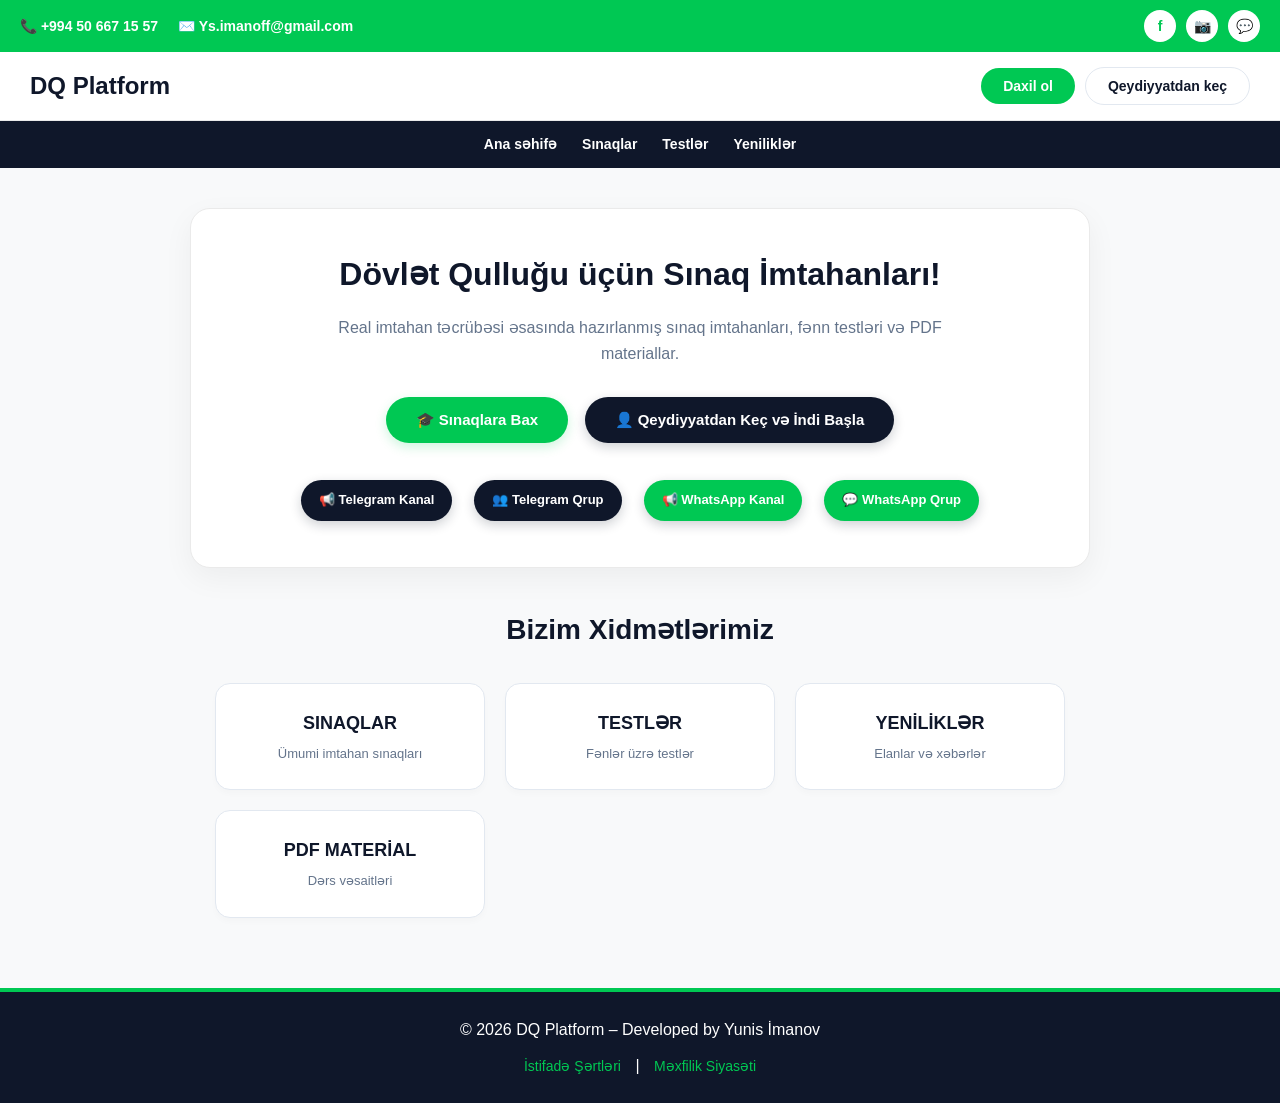
==== commit 77d12c72: "Refactor index.html for layout and styling updates Removed unused styles and comments, updated logo " ====
--- a/index.html
+++ b/index.html
@@ -82,12 +82,6 @@
     box-shadow: 0 2px 4px rgba(0,0,0,0.02);
 }
 
-.logo-area {
-    display: flex;
-    align-items: center;
-    gap: 15px;
-}
-
 .logo-area h1 {
     color: #0f172a;
     font-size: 24px;
@@ -140,7 +134,7 @@
     justify-content:center;
     align-items:center;
     flex-wrap:wrap;
-    gap:20px;
+    gap:25px;
     padding:12px;
 }
 
@@ -156,11 +150,11 @@
     font-family: Arial, sans-serif;
 }
 
-nav a:hover, nav buttonhover{
+nav a:hover, nav button:hover{
     color:#00c853;
 }
 
-/* Hero Bölmələri (Ağ Card Dizaynı) */
+/* Hero Bölmələri */
 .hero-box {
     max-width: 900px;
     margin: 40px auto;
@@ -187,7 +181,7 @@
     margin-right: auto;
 }
 
-/* Əsas Yaşıl və Göy Düymələr */
+/* Düymələr */
 .btn-main-green {
     display: inline-block;
     padding: 14px 30px;
@@ -263,7 +257,7 @@
     font-weight:bold;
 }
 
-/* Kitabça / Vərəqlənən Məntiq Testi Səhifəsi */
+/* Test Konteyneri və Səhifələr */
 .test-container {
     max-width: 900px;
     margin: 30px auto;
@@ -363,7 +357,7 @@
     color: #fff;
 }
 
-/* Siyasət və Şərtlər Səhifəsi */
+/* Siyasət və Şərtlər */
 .policy-container {
     max-width: 800px;
     margin: 40px auto;
@@ -389,18 +383,13 @@
     font-size: 18px;
 }
 
-.policy-container p, .policy-container li {
+.policy-container p {
     color: #64748b;
     font-size: 14px;
     margin-bottom: 8px;
 }
 
-.policy-container ul {
-    margin-left: 20px;
-    margin-bottom: 15px;
-}
-
-/* Modal Dizaynı */
+/* Modal */
 .modal {
     display: none;
     position: fixed;
@@ -514,13 +503,6 @@
     background: #fff;
 }
 
-.input-hint {
-    font-size: 11px;
-    color: #94a3b8;
-    margin-top: 4px;
-    display: block;
-}
-
 .profile-container {
     max-width: 600px;
     margin: 40px auto;
@@ -558,27 +540,26 @@
 <!-- ƏN ÜST ƏLAQƏ PANELİ -->
 <div class="top-bar">
     <div class="top-contact">
-        <a href="tel:+994708838100">📞 +994 70 883 81 00</a>
-        <a href="mailto:info@dovletqullugu.info">✉️ info@dovletqullugu.info</a>
+        <a href="tel:+994506671557">📞 +994 50 667 15 57</a>
+        <a href="mailto:Ys.imanoff@gmail.com">✉️ Ys.imanoff@gmail.com</a>
     </div>
     <div class="top-socials">
         <a href="https://www.facebook.com" target="_blank">f</a>
         <a href="https://www.instagram.com/ys.imanoff" target="_blank">📷</a>
-        <a href="https://youtube.com" target="_blank">▶</a>
         <a href="https://wa.me/qr/2OLYZXD45JFZO1" target="_blank">💬</a>
     </div>
 </div>
 
 <!-- HEADER VƏ LOGO -->
 <header>
-    <div class="logo-area">
+    <div class="logo-area" style="padding-left: 10px;">
         <h1>DQ Platform</h1>
     </div>
-    <div class="auth-buttons-header" id="auth-nav-buttons">
+    <div class="auth-buttons-header" id="auth-nav-buttons" style="padding-right: 10px;">
         <button class="btn-login" onclick="openModal('login')">Daxil ol</button>
         <button class="btn-register" onclick="openModal('register')">Qeydiyyatdan keç</button>
     </div>
-    <div class="auth-buttons-header" id="user-nav-buttons" style="display:none;">
+    <div class="auth-buttons-header" id="user-nav-buttons" style="display:none; padding-right: 10px;">
         <button class="btn-login" onclick="showSection('profile')">👤 Kabinet</button>
         <button class="btn-register" onclick="logout()" style="border-color: #ef4444; color: #ef4444;">Çıxış</button>
     </div>
@@ -589,9 +570,7 @@
     <a onclick="showSection('home')">Ana səhifə</a>
     <a onclick="checkAndShow('sinaqlar')">Sınaqlar</a>
     <a onclick="checkAndShow('tests')">Testlər</a>
-    <a onclick="showSection('materials')">Materiallar</a>
-    <a href="https://www.instagram.com/ys.imanoff" target="_blank">İnstagram</a>
-    <a href="https://wa.me/qr/2OLYZXD45JFZO1" target="_blank">WhatsApp</a>
+    <a onclick="showSection('yenilikler')">Yeniliklər</a>
 </nav>
 
 <!-- ƏSAS SƏHİFƏ -->
@@ -605,9 +584,11 @@
             <button class="btn-main-dark" onclick="openModal('register')">👤 Qeydiyyatdan Keç və İndi Başla</button>
         </div>
         
-        <div style="margin-top: 25px;">
-            <a href="https://t.me/dovlettqullugu" class="btn-main-dark" style="font-size: 13px; padding: 10px 20px;">📢 Telegram Kanal</a>
-            <a href="https://chat.whatsapp.com/GIb2EwwiXXg3PpEJWZVKss" class="btn-main-dark" style="font-size: 13px; padding: 10px 20px;">💬 WhatsApp Qrup</a>
+        <div style="margin-top: 25px; display: flex; justify-content: center; flex-wrap: wrap; gap: 10px;">
+            <a href="https://t.me/dovlettqullugu" target="_blank" class="btn-main-dark" style="font-size: 13px; padding: 10px 18px;">📢 Telegram Kanal</a>
+            <a href="https://t.me/+dovletqullugu_qrup" target="_blank" class="btn-main-dark" style="font-size: 13px; padding: 10px 18px;">👥 Telegram Qrup</a>
+            <a href="https://whatsapp.com/channel/..." target="_blank" class="btn-main-dark" style="font-size: 13px; padding: 10px 18px; background: #00c853;">📢 WhatsApp Kanal</a>
+            <a href="https://chat.whatsapp.com/GIb2EwwiXXg3PpEJWZVKss" target="_blank" class="btn-main-dark" style="font-size: 13px; padding: 10px 18px; background: #00c853;">💬 WhatsApp Qrup</a>
         </div>
     </div>
 
@@ -622,7 +603,7 @@
                 <p class="card-title">TESTLƏR</p>
                 <p style="font-size: 13px; color: #64748b; margin-top: 6px;">Fənlər üzrə testlər</p>
             </div>
-            <div class="card" onclick="showSection('home')">
+            <div class="card" onclick="showSection('yenilikler')">
                 <p class="card-title">YENİLİKLƏR</p>
                 <p style="font-size: 13px; color: #64748b; margin-top: 6px;">Elanlar və xəbərlər</p>
             </div>
@@ -632,6 +613,20 @@
             </div>
         </div>
     </section>
+</div>
+
+<!-- YENİLİKLƏR SƏHİFƏSİ (ŞƏKİLLİ) -->
+<div id="yenilikler-section" style="display:none;">
+    <div class="hero-box" style="max-width: 750px;">
+        <h2 style="color:#0f172a;">Elanlar və Yeniliklər</h2>
+        <p>Platformadakı son elanlar və yenilənmiş posterlər:</p>
+        
+        <div style="margin: 20px 0;">
+            <img src="əli poster.jpg" alt="Yenilik Elanı" style="max-width: 100%; border-radius: 12px; border: 1px solid #e2e8f0; box-shadow: 0 4px 12px rgba(0,0,0,0.05);">
+        </div>
+
+        <button class="btn-main-dark" onclick="showSection('home')">Ana səhifəyə qayıt</button>
+    </div>
 </div>
 
 <!-- ÜMUMİ SINAQLAR SƏHİFƏSİ -->
@@ -678,29 +673,23 @@
     </div>
 </div>
 
-<!-- KİTABÇA / VƏRƏQLƏNƏN MƏNTİQ TESTİ SƏHİFƏSİ -->
+<!-- KİTABÇA / MƏNTİQ TESTİ SƏHİFƏSİ -->
 <div id="mentiq-test-section" style="display:none;">
     <div class="test-container">
         <h2 id="test-title-heading" style="color:#0f172a; text-align:center; margin-bottom:15px;">Məntiq Testləri</h2>
         
         <form id="logicQuizForm" onsubmit="submitQuiz(event)">
-            
-            <!-- Kitabça Səhifələri -->
             <div id="book-pages-container"></div>
 
-            <!-- Vərəqləmə Düymələri -->
             <div class="book-nav">
                 <button type="button" class="btn-main-dark" id="prevBtn" onclick="changePage(-1)">⬅️ Əvvəlki</button>
                 <span id="pageIndicator" style="color: #0f172a; font-weight: bold;">Səhifə 1 / 6</span>
                 <button type="button" class="btn-main-green" id="nextBtn" onclick="changePage(1)">Növbəti ➡️</button>
             </div>
 
-            <!-- CAVAB KARTI -->
             <div class="answer-sheet">
                 <h3>📋 Cavab Kartı</h3>
-                <div class="answer-grid" id="answer-sheet-grid">
-                    <!-- JS vasitəsilə dolacaq -->
-                </div>
+                <div class="answer-grid" id="answer-sheet-grid"></div>
             </div>
 
             <button type="submit" class="btn-main-green" style="width:100%; margin-top:25px; padding: 15px; font-size: 16px;">Nəticəni Yoxla və Göndər</button>
@@ -710,7 +699,6 @@
     </div>
 </div>
 
-<!-- DİGƏR FƏNNLƏR ÜÇÜN SADƏ BÖLMƏ -->
 <div id="other-test-section" style="display:none;">
     <div class="hero-box" style="max-width: 600px;">
         <h2 id="other-test-title" style="color:#0f172a;">Fənn</h2>
@@ -720,33 +708,26 @@
     </div>
 </div>
 
-<!-- İSTİFADƏ ŞƏRTLƏRİ SƏHİFƏSİ -->
 <div id="terms-section" style="display:none;">
     <div class="policy-container">
         <h2>İstifadə Şərtləri</h2>
         <h3>1. Ümumi Məlumat</h3>
-        <p>Bu istifadə şərtləri https://dovletqullugu.info/ saytından istifadə edən şəxslər üçün keçərlidir.</p>
-        <h3>2. Saytın Məqsədi</h3>
-        <p>Dövlət qulluğu imtahanlarına hazırlıq məqsədi ilə təhsil materialları təqdim edən platformadır.</p>
+        <p>Bu istifadə şərtləri platformadan istifadə edən şəxslər üçün keçərlidir.</p>
         <br>
         <button class="btn-main-dark" onclick="showSection('home')" style="width:100%;">Ana səhifəyə qayıt</button>
     </div>
 </div>
 
-<!-- MƏXFİLİK SİYASƏTİ SƏHİFƏSİ -->
 <div id="privacy-section" style="display:none;">
     <div class="policy-container">
         <h2>Məxfilik Siyasəti</h2>
         <h3>1. Ümumi Məlumat</h3>
         <p>İstifadəçilərin şəxsi məlumatlarının qorunması prinsiplərini müəyyən edir.</p>
-        <h3>2. Məlumatların Qorunması</h3>
-        <p>Fərdi məlumatların təhlükəsizliyi üçün müasir tədbirlər görülür.</p>
         <br>
         <button class="btn-main-dark" onclick="showSection('home')" style="width:100%;">Ana səhifəyə qayıt</button>
     </div>
 </div>
 
-<!-- ŞƏXSİ KABİNET SƏHİFƏSİ -->
 <div id="profile-section" style="display:none;">
     <div class="profile-container">
         <h2 style="color:#0f172a; margin-bottom:15px;">Şəxsi Kabinet</h2>
@@ -781,7 +762,7 @@
             </div>
 
             <div class="input-group">
-                <label id="contactLabel">İstifadəçi adı və ya Email</label>
+                <label>İstifadəçi adı və ya Email</label>
                 <input type="text" id="contactInput" placeholder="İstifadəçi adı və ya email" required>
             </div>
 
@@ -987,6 +968,7 @@
         document.getElementById('profile-section').style.display = 'none';
         document.getElementById('privacy-section').style.display = 'none';
         document.getElementById('terms-section').style.display = 'none';
+        document.getElementById('yenilikler-section').style.display = 'none';
 
         if(sectionName === 'home') {
             document.getElementById('home-section').style.display = 'block';
@@ -994,6 +976,8 @@
             document.getElementById('sinaqlar-section').style.display = 'block';
         } else if(sectionName === 'tests') {
             document.getElementById('tests-section').style.display = 'block';
+        } else if(sectionName === 'yenilikler') {
+            document.getElementById('yenilikler-section').style.display = 'block';
         } else if(sectionName === 'privacy') {
             document.getElementById('privacy-section').style.display = 'block';
         } else if(sectionName === 'terms') {
@@ -1021,6 +1005,7 @@
         document.getElementById('home-section').style.display = 'none';
         document.getElementById('sinaqlar-section').style.display = 'none';
         document.getElementById('tests-section').style.display = 'none';
+        document.getElementById('yenilikler-section').style.display = 'none';
         
         if(subjectName === 'Məntiq') {
             document.getElementById('test-title-heading').innerText = "Məntiq üzrə testlər";
